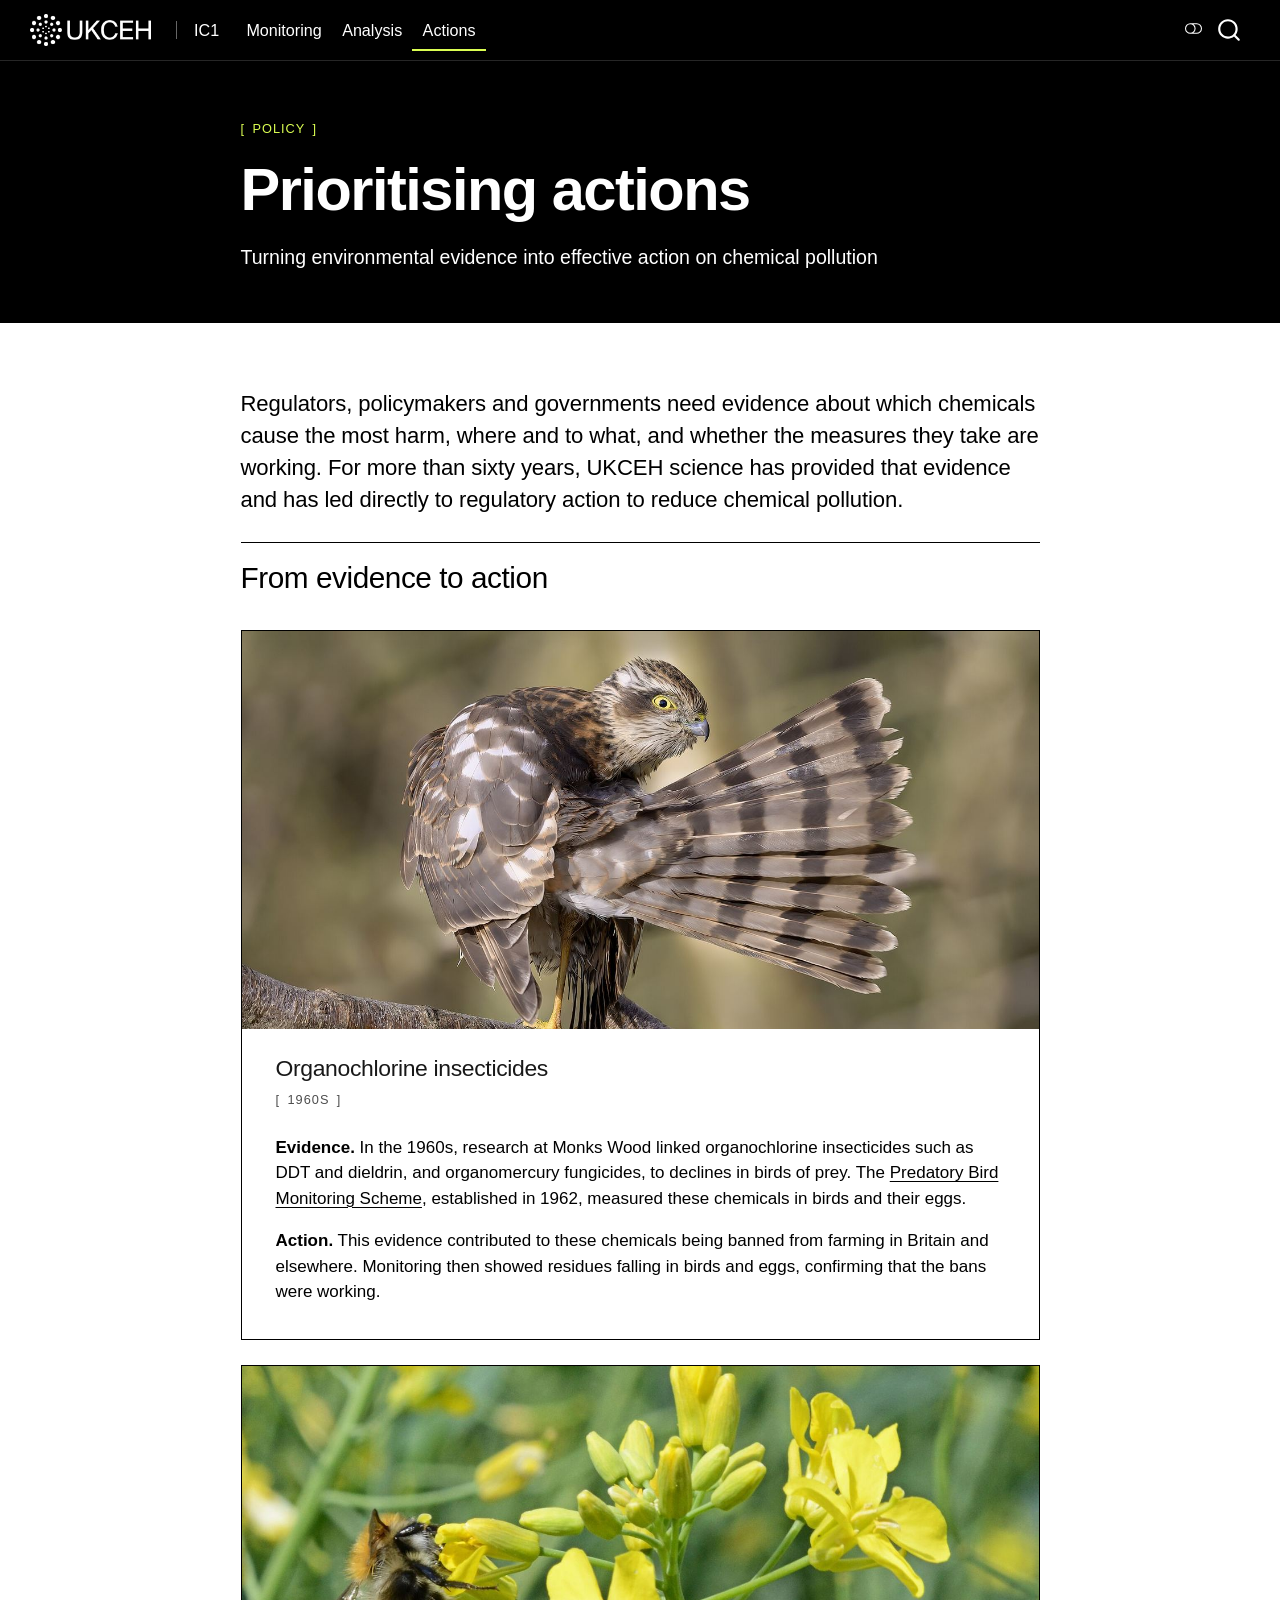
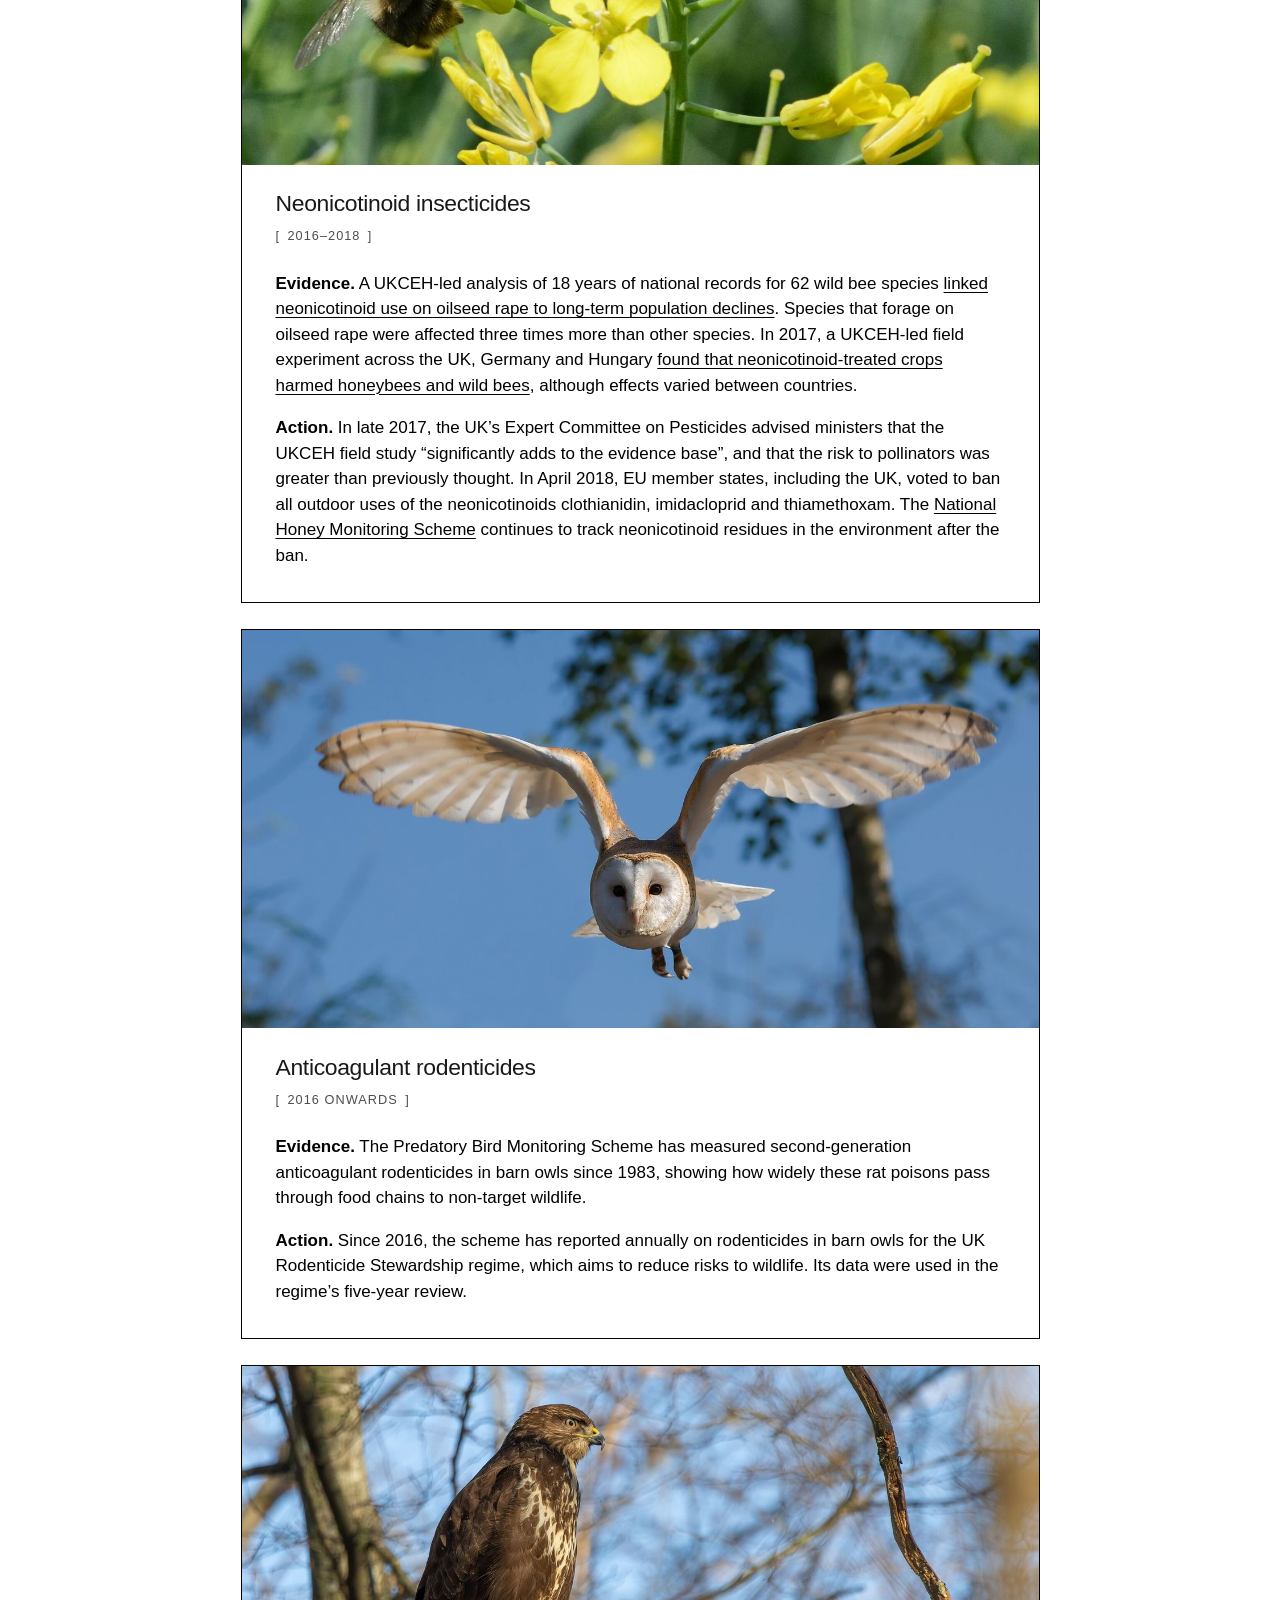
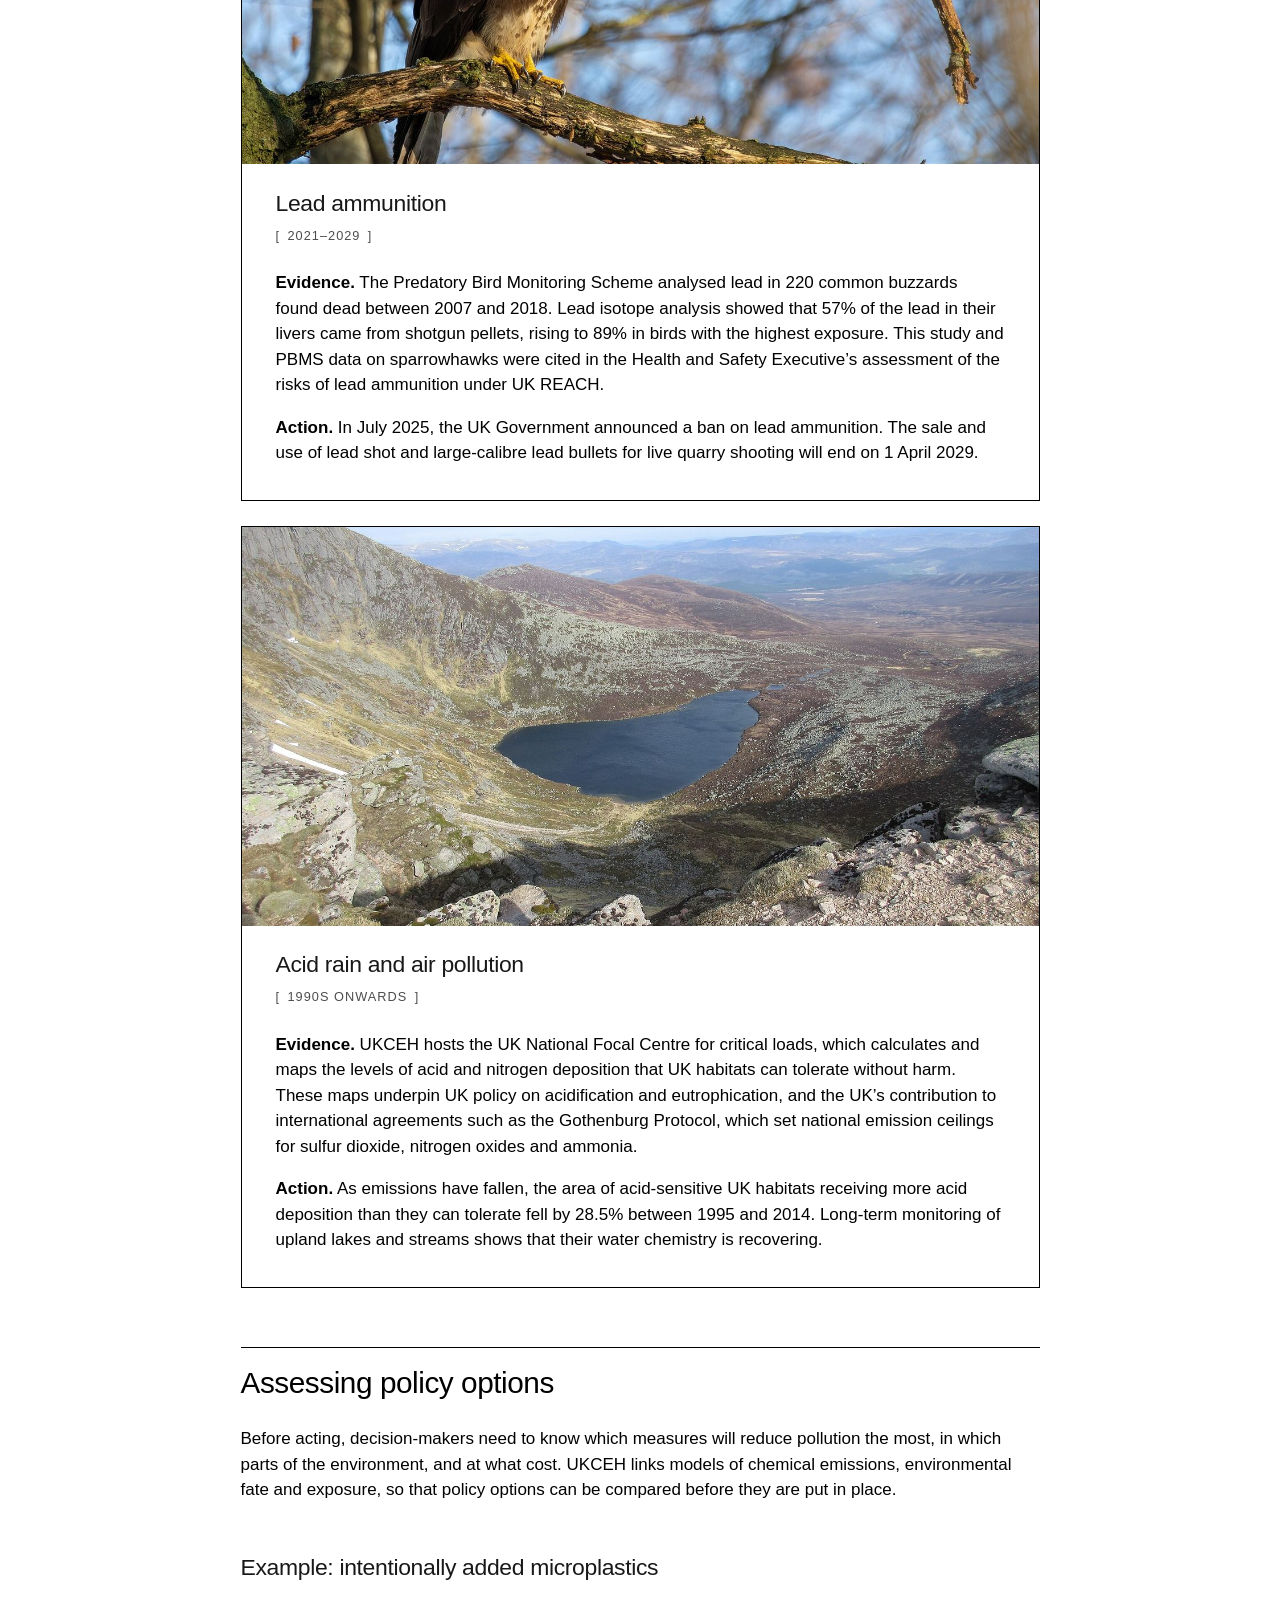
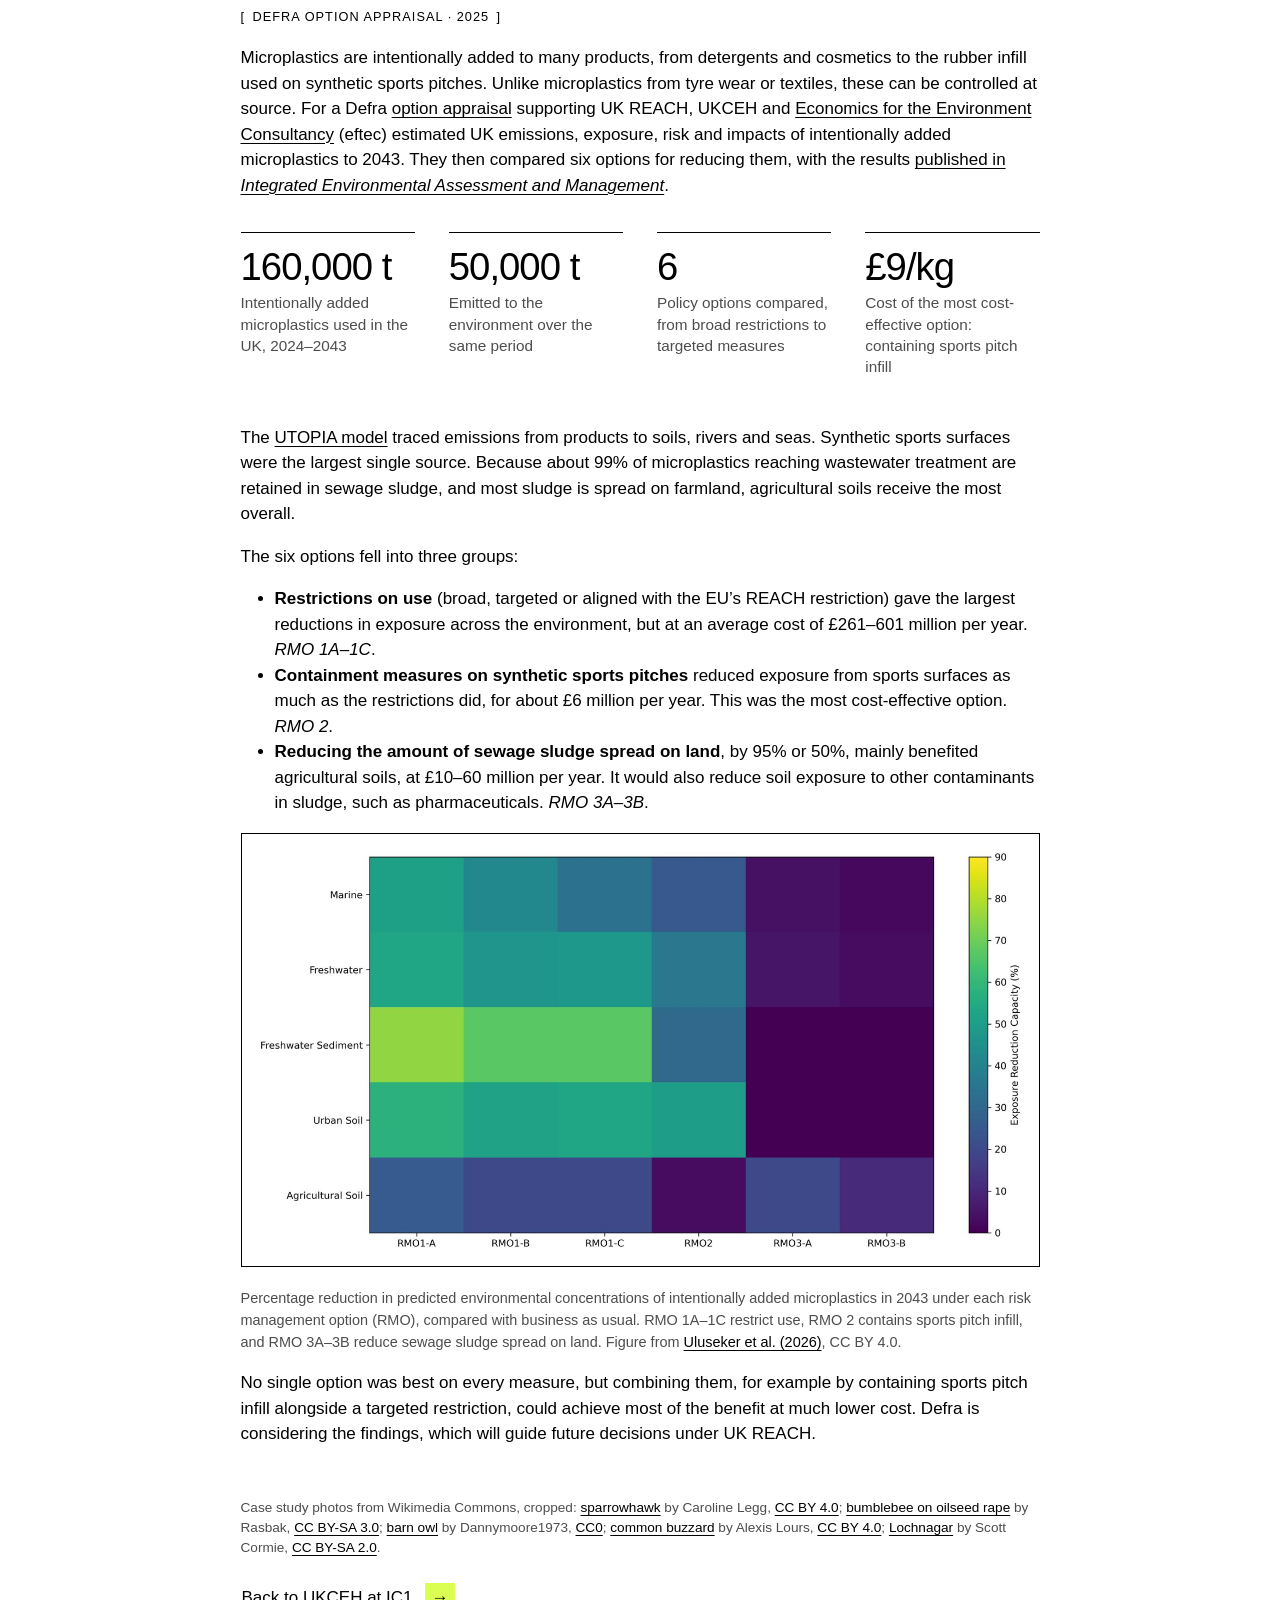
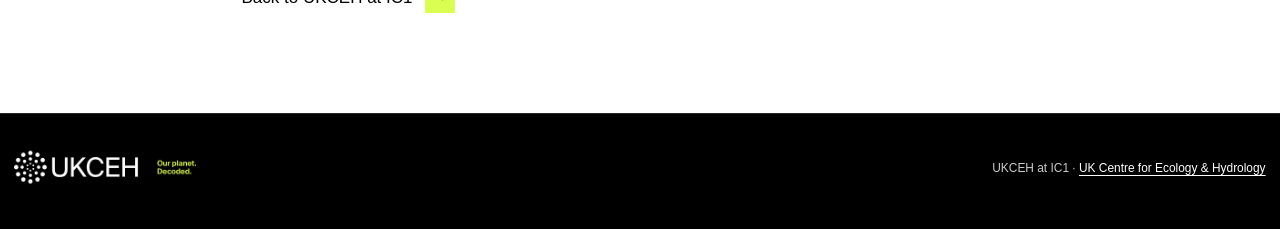
==== actions.html @ ad5f67a4 "Built site for gh-pages" ====
<!DOCTYPE html>
<html xmlns="http://www.w3.org/1999/xhtml" lang="en" xml:lang="en"><head>

<meta charset="utf-8">
<meta name="generator" content="quarto-1.9.38">

<meta name="viewport" content="width=device-width, initial-scale=1.0, user-scalable=yes">

<meta name="description" content="Turning environmental evidence into effective action on chemical pollution">

<title>Prioritising actions – UKCEH at IC1</title>
<style>
/* Default styles provided by pandoc.
** See https://pandoc.org/MANUAL.html#variables-for-html for config info.
*/
code{white-space: pre-wrap;}
span.smallcaps{font-variant: small-caps;}
div.columns{display: flex; gap: min(4vw, 1.5em);}
div.column{flex: auto; overflow-x: auto;}
div.hanging-indent{margin-left: 1.5em; text-indent: -1.5em;}
ul.task-list{list-style: none;}
ul.task-list li input[type="checkbox"] {
  width: 0.8em;
  margin: 0 0.8em 0.2em -1em; /* quarto-specific, see https://github.com/quarto-dev/quarto-cli/issues/4556 */ 
  vertical-align: middle;
}
</style>


<script src="site_libs/quarto-nav/quarto-nav.js"></script>
<script src="site_libs/quarto-nav/headroom.min.js"></script>
<script src="site_libs/clipboard/clipboard.min.js"></script>
<script src="site_libs/quarto-search/autocomplete.umd.js"></script>
<script src="site_libs/quarto-search/fuse.min.js"></script>
<script src="site_libs/quarto-search/quarto-search.js"></script>
<meta name="quarto:offset" content="./">
<link href="./assets/logos/ukceh-avatar.png" rel="icon" type="image/png">
<script src="site_libs/quarto-html/quarto.js" type="module"></script>
<script src="site_libs/quarto-html/tabsets/tabsets.js" type="module"></script>
<script src="site_libs/quarto-html/popper.min.js"></script>
<script src="site_libs/quarto-html/tippy.umd.min.js"></script>
<script src="site_libs/quarto-html/anchor.min.js"></script>
<link href="site_libs/quarto-html/tippy.css" rel="stylesheet">
<link href="site_libs/quarto-html/quarto-syntax-highlighting-15634bcf2e68342d4ad2dfa704d543f6.css" rel="stylesheet" class="quarto-color-scheme" id="quarto-text-highlighting-styles">
<link href="site_libs/quarto-html/quarto-syntax-highlighting-dark-0a6b7249c26820e032cb0bd839ff02b1.css" rel="stylesheet" class="quarto-color-scheme quarto-color-alternate" id="quarto-text-highlighting-styles">
<link href="site_libs/quarto-html/quarto-syntax-highlighting-15634bcf2e68342d4ad2dfa704d543f6.css" rel="stylesheet" class="quarto-color-scheme-extra" id="quarto-text-highlighting-styles">
<script src="site_libs/bootstrap/bootstrap.min.js"></script>
<link href="site_libs/bootstrap/bootstrap-icons.css" rel="stylesheet">
<link href="site_libs/bootstrap/bootstrap-214d7fffb1758d4464a5630da3895aea.min.css" rel="stylesheet" append-hash="true" class="quarto-color-scheme" id="quarto-bootstrap" data-mode="light">
<link href="site_libs/bootstrap/bootstrap-dark-7031fbdae9a83b218d611747796259b4.min.css" rel="stylesheet" append-hash="true" class="quarto-color-scheme quarto-color-alternate" id="quarto-bootstrap" data-mode="dark">
<link href="site_libs/bootstrap/bootstrap-214d7fffb1758d4464a5630da3895aea.min.css" rel="stylesheet" append-hash="true" class="quarto-color-scheme-extra" id="quarto-bootstrap" data-mode="light">
<script src="site_libs/quarto-contrib/glightbox/glightbox.min.js"></script>
<link href="site_libs/quarto-contrib/glightbox/glightbox.min.css" rel="stylesheet">
<link href="site_libs/quarto-contrib/glightbox/lightbox.css" rel="stylesheet">
<script id="quarto-search-options" type="application/json">{
  "location": "navbar",
  "copy-button": false,
  "collapse-after": 3,
  "panel-placement": "end",
  "type": "overlay",
  "limit": 50,
  "keyboard-shortcut": [
    "f",
    "/",
    "s"
  ],
  "show-item-context": false,
  "language": {
    "search-no-results-text": "No results",
    "search-matching-documents-text": "matching documents",
    "search-copy-link-title": "Copy link to search",
    "search-hide-matches-text": "Hide additional matches",
    "search-more-match-text": "more match in this document",
    "search-more-matches-text": "more matches in this document",
    "search-clear-button-title": "Clear",
    "search-text-placeholder": "",
    "search-detached-cancel-button-title": "Cancel",
    "search-submit-button-title": "Submit",
    "search-label": "Search"
  }
}</script>
<style>

      .quarto-title-block .quarto-title-banner h1,
      .quarto-title-block .quarto-title-banner h2,
      .quarto-title-block .quarto-title-banner h3,
      .quarto-title-block .quarto-title-banner h4,
      .quarto-title-block .quarto-title-banner h5,
      .quarto-title-block .quarto-title-banner h6
      {
        color: #FFFFFF;
      }

      .quarto-title-block .quarto-title-banner {
        color: #FFFFFF;
background: #000000;
      }
</style>


<link rel="stylesheet" href="styles.css">
</head>

<body class="nav-fixed fullcontent quarto-light"><script id="quarto-html-before-body" type="application/javascript">
    const toggleBodyColorMode = (bsSheetEl) => {
      const mode = bsSheetEl.getAttribute("data-mode");
      const bodyEl = window.document.querySelector("body");
      if (mode === "dark") {
        bodyEl.classList.add("quarto-dark");
        bodyEl.classList.remove("quarto-light");
      } else {
        bodyEl.classList.add("quarto-light");
        bodyEl.classList.remove("quarto-dark");
      }
    }
    const toggleBodyColorPrimary = () => {
      const bsSheetEl = window.document.querySelector("link#quarto-bootstrap:not([rel=disabled-stylesheet])");
      if (bsSheetEl) {
        toggleBodyColorMode(bsSheetEl);
      }
    }
    const setColorSchemeToggle = (alternate) => {
      const toggles = window.document.querySelectorAll('.quarto-color-scheme-toggle');
      for (let i=0; i < toggles.length; i++) {
        const toggle = toggles[i];
        if (toggle) {
          if (alternate) {
            toggle.classList.add("alternate");
          } else {
            toggle.classList.remove("alternate");
          }
        }
      }
    };
    const toggleColorMode = (alternate) => {
      // Switch the stylesheets
      const primaryStylesheets = window.document.querySelectorAll('link.quarto-color-scheme:not(.quarto-color-alternate)');
      const alternateStylesheets = window.document.querySelectorAll('link.quarto-color-scheme.quarto-color-alternate');
      manageTransitions('#quarto-margin-sidebar .nav-link', false);
      if (alternate) {
        // note: dark is layered on light, we don't disable primary!
        enableStylesheet(alternateStylesheets);
        for (const sheetNode of alternateStylesheets) {
          if (sheetNode.id === "quarto-bootstrap") {
            toggleBodyColorMode(sheetNode);
          }
        }
      } else {
        disableStylesheet(alternateStylesheets);
        enableStylesheet(primaryStylesheets)
        toggleBodyColorPrimary();
      }
      manageTransitions('#quarto-margin-sidebar .nav-link', true);
      // Switch the toggles
      setColorSchemeToggle(alternate)
      // Hack to workaround the fact that safari doesn't
      // properly recolor the scrollbar when toggling (#1455)
      if (navigator.userAgent.indexOf('Safari') > 0 && navigator.userAgent.indexOf('Chrome') == -1) {
        manageTransitions("body", false);
        window.scrollTo(0, 1);
        setTimeout(() => {
          window.scrollTo(0, 0);
          manageTransitions("body", true);
        }, 40);
      }
    }
    const disableStylesheet = (stylesheets) => {
      for (let i=0; i < stylesheets.length; i++) {
        const stylesheet = stylesheets[i];
        stylesheet.rel = 'disabled-stylesheet';
      }
    }
    const enableStylesheet = (stylesheets) => {
      for (let i=0; i < stylesheets.length; i++) {
        const stylesheet = stylesheets[i];
        if(stylesheet.rel !== 'stylesheet') { // for Chrome, which will still FOUC without this check
          stylesheet.rel = 'stylesheet';
        }
      }
    }
    const manageTransitions = (selector, allowTransitions) => {
      const els = window.document.querySelectorAll(selector);
      for (let i=0; i < els.length; i++) {
        const el = els[i];
        if (allowTransitions) {
          el.classList.remove('notransition');
        } else {
          el.classList.add('notransition');
        }
      }
    }
    const isFileUrl = () => {
      return window.location.protocol === 'file:';
    }
    const hasAlternateSentinel = () => {
      let styleSentinel = getColorSchemeSentinel();
      if (styleSentinel !== null) {
        return styleSentinel === "alternate";
      } else {
        return false;
      }
    }
    const setStyleSentinel = (alternate) => {
      const value = alternate ? "alternate" : "default";
      if (!isFileUrl()) {
        window.localStorage.setItem("quarto-color-scheme", value);
      } else {
        localAlternateSentinel = value;
      }
    }
    const getColorSchemeSentinel = () => {
      if (!isFileUrl()) {
        const storageValue = window.localStorage.getItem("quarto-color-scheme");
        return storageValue != null ? storageValue : localAlternateSentinel;
      } else {
        return localAlternateSentinel;
      }
    }
    const toggleGiscusIfUsed = (isAlternate, darkModeDefault) => {
      const baseTheme = document.querySelector('#giscus-base-theme')?.value ?? 'light';
      const alternateTheme = document.querySelector('#giscus-alt-theme')?.value ?? 'dark';
      let newTheme = '';
      if(authorPrefersDark) {
        newTheme = isAlternate ? baseTheme : alternateTheme;
      } else {
        newTheme = isAlternate ? alternateTheme : baseTheme;
      }
      const changeGiscusTheme = () => {
        // From: https://github.com/giscus/giscus/issues/336
        const sendMessage = (message) => {
          const iframe = document.querySelector('iframe.giscus-frame');
          if (!iframe) return;
          iframe.contentWindow.postMessage({ giscus: message }, 'https://giscus.app');
        }
        sendMessage({
          setConfig: {
            theme: newTheme
          }
        });
      }
      const isGiscussLoaded = window.document.querySelector('iframe.giscus-frame') !== null;
      if (isGiscussLoaded) {
        changeGiscusTheme();
      }
    };
    const authorPrefersDark = false;
    const queryPrefersDark = window.matchMedia('(prefers-color-scheme: dark)');
    const darkModeDefault = queryPrefersDark.matches;
      document.querySelector('link#quarto-text-highlighting-styles.quarto-color-scheme-extra').rel = 'disabled-stylesheet';
      document.querySelector('link#quarto-bootstrap.quarto-color-scheme-extra').rel = 'disabled-stylesheet';
    let localAlternateSentinel = darkModeDefault ? 'alternate' : 'default';
    // Dark / light mode switch
    window.quartoToggleColorScheme = () => {
      // Read the current dark / light value
      let toAlternate = !hasAlternateSentinel();
      toggleColorMode(toAlternate);
      setStyleSentinel(toAlternate);
      toggleGiscusIfUsed(toAlternate, darkModeDefault);
      window.dispatchEvent(new Event('resize'));
    };
    queryPrefersDark.addEventListener("change", e => {
      if(window.localStorage.getItem("quarto-color-scheme") !== null)
        return;
      const alternate = e.matches
      toggleColorMode(alternate);
      localAlternateSentinel = e.matches ? 'alternate' : 'default'; // this is used alongside local storage!
      toggleGiscusIfUsed(alternate, darkModeDefault);
    });
    // Switch to dark mode if need be
    if (hasAlternateSentinel()) {
      toggleColorMode(true);
    } else {
      toggleColorMode(false);
    }
  </script>

<div id="quarto-search-results"></div>
  <header id="quarto-header" class="headroom fixed-top quarto-banner">
    <nav class="navbar navbar-expand-lg " data-bs-theme="dark">
      <div class="navbar-container container-fluid">
      <div class="navbar-brand-container mx-auto">
    <a href="./index.html" class="navbar-brand navbar-brand-logo">
    <img src="./assets/logos/ukceh-logo-white.png" alt="UK Centre for Ecology &amp; Hydrology" class="navbar-logo light-content">
    <img src="./assets/logos/ukceh-logo-white.png" alt="UK Centre for Ecology &amp; Hydrology" class="navbar-logo dark-content">
    </a>
    <a class="navbar-brand" href="./index.html">
    <span class="navbar-title">IC1</span>
    </a>
  </div>
            <div id="quarto-search" class="" title="Search"></div>
          <button class="navbar-toggler" type="button" data-bs-toggle="collapse" data-bs-target="#navbarCollapse" aria-controls="navbarCollapse" role="menu" aria-expanded="false" aria-label="Toggle navigation" onclick="if (window.quartoToggleHeadroom) { window.quartoToggleHeadroom(); }">
  <span class="navbar-toggler-icon"></span>
</button>
          <div class="collapse navbar-collapse" id="navbarCollapse">
            <ul class="navbar-nav navbar-nav-scroll me-auto">
  <li class="nav-item">
    <a class="nav-link" href="./monitoring.html"> 
<span class="menu-text">Monitoring</span></a>
  </li>  
  <li class="nav-item">
    <a class="nav-link" href="./analysis.html"> 
<span class="menu-text">Analysis</span></a>
  </li>  
  <li class="nav-item">
    <a class="nav-link active" href="./actions.html" aria-current="page"> 
<span class="menu-text">Actions</span></a>
  </li>  
</ul>
          </div> <!-- /navcollapse -->
            <div class="quarto-navbar-tools">
  <a href="" class="quarto-color-scheme-toggle quarto-navigation-tool  px-1" onclick="window.quartoToggleColorScheme(); return false;" title="Toggle dark mode"><i class="bi"></i></a>
</div>
      </div> <!-- /container-fluid -->
    </nav>
</header>
<!-- content -->
<header id="title-block-header" class="quarto-title-block default page-columns page-full">
  <div class="quarto-title-banner page-columns page-full">
    <div class="quarto-title column-body">
      <h1 class="title">Prioritising actions</h1>
            <p class="subtitle lead">Policy</p>
                  <div>
        <div class="description">
          Turning environmental evidence into effective action on chemical pollution
        </div>
      </div>
                </div>
  </div>
    
  
  <div class="quarto-title-meta">

      
    
      
    </div>
    
  
  </header><div id="quarto-content" class="quarto-container page-columns page-rows-contents page-layout-article page-navbar">
<!-- sidebar -->
<!-- margin-sidebar -->
    
<!-- main -->
<main class="content quarto-banner-title-block" id="quarto-document-content">






<div class="lead">
<p>Regulators, policymakers and governments need evidence about which chemicals cause the most harm, where and to what, and whether the measures they take are working. For more than sixty years, UKCEH science has provided that evidence and has led directly to regulatory action to reduce chemical pollution.</p>
</div>
<section id="from-evidence-to-action" class="level2">
<h2 class="anchored" data-anchor-id="from-evidence-to-action">From evidence to action</h2>
<section id="organochlorine-insecticides" class="level3 case">
<h3 class="case anchored" data-anchor-id="organochlorine-insecticides">Organochlorine insecticides</h3>
<p><img src="assets/images/case-organochlorines.jpg" class="case-photo nolightbox img-fluid" alt="A sparrowhawk perched on a branch, preening its fanned tail"></p>
<p><span class="label">1960s</span></p>
<p><strong>Evidence.</strong> In the 1960s, research at Monks Wood linked organochlorine insecticides such as DDT and dieldrin, and organomercury fungicides, to declines in birds of prey. The <a href="./monitoring.html#predatory-bird-monitoring-scheme">Predatory Bird Monitoring Scheme</a>, established in 1962, measured these chemicals in birds and their eggs.</p>
<p><strong>Action.</strong> This evidence contributed to these chemicals being banned from farming in Britain and elsewhere. Monitoring then showed residues falling in birds and eggs, confirming that the bans were working.</p>
</section>
<section id="neonicotinoid-insecticides" class="level3 case">
<h3 class="case anchored" data-anchor-id="neonicotinoid-insecticides">Neonicotinoid insecticides</h3>
<p><img src="assets/images/case-neonicotinoids.jpg" class="case-photo nolightbox img-fluid" alt="A bumblebee visiting yellow oilseed rape flowers"></p>
<p><span class="label">2016–2018</span></p>
<p><strong>Evidence.</strong> A UKCEH-led analysis of 18 years of national records for 62 wild bee species <a href="https://doi.org/10.1038/ncomms12459">linked neonicotinoid use on oilseed rape to long-term population declines</a>. Species that forage on oilseed rape were affected three times more than other species. In 2017, a UKCEH-led field experiment across the UK, Germany and Hungary <a href="https://doi.org/10.1126/science.aaa1190">found that neonicotinoid-treated crops harmed honeybees and wild bees</a>, although effects varied between countries.</p>
<p><strong>Action.</strong> In late 2017, the UK’s Expert Committee on Pesticides advised ministers that the UKCEH field study “significantly adds to the evidence base”, and that the risk to pollinators was greater than previously thought. In April 2018, EU member states, including the UK, voted to ban all outdoor uses of the neonicotinoids clothianidin, imidacloprid and thiamethoxam. The <a href="./monitoring.html#national-honey-monitoring-scheme">National Honey Monitoring Scheme</a> continues to track neonicotinoid residues in the environment after the ban.</p>
</section>
<section id="anticoagulant-rodenticides" class="level3 case">
<h3 class="case anchored" data-anchor-id="anticoagulant-rodenticides">Anticoagulant rodenticides</h3>
<p><img src="assets/images/case-rodenticides.jpg" class="case-photo nolightbox img-fluid" alt="A barn owl flying towards the camera against a blue sky"></p>
<p><span class="label">2016 onwards</span></p>
<p><strong>Evidence.</strong> The Predatory Bird Monitoring Scheme has measured second-generation anticoagulant rodenticides in barn owls since 1983, showing how widely these rat poisons pass through food chains to non-target wildlife.</p>
<p><strong>Action.</strong> Since 2016, the scheme has reported annually on rodenticides in barn owls for the UK Rodenticide Stewardship regime, which aims to reduce risks to wildlife. Its data were used in the regime’s five-year review.</p>
</section>
<section id="lead-ammunition" class="level3 case">
<h3 class="case anchored" data-anchor-id="lead-ammunition">Lead ammunition</h3>
<p><img src="assets/images/case-lead.jpg" class="case-photo nolightbox img-fluid" alt="A common buzzard perched on a bare branch"></p>
<p><span class="label">2021–2029</span></p>
<p><strong>Evidence.</strong> The Predatory Bird Monitoring Scheme analysed lead in 220 common buzzards found dead between 2007 and 2018. Lead isotope analysis showed that 57% of the lead in their livers came from shotgun pellets, rising to 89% in birds with the highest exposure. This study and PBMS data on sparrowhawks were cited in the Health and Safety Executive’s assessment of the risks of lead ammunition under UK REACH.</p>
<p><strong>Action.</strong> In July 2025, the UK Government announced a ban on lead ammunition. The sale and use of lead shot and large-calibre lead bullets for live quarry shooting will end on 1 April 2029.</p>
</section>
<section id="acid-rain-and-air-pollution" class="level3 case">
<h3 class="case anchored" data-anchor-id="acid-rain-and-air-pollution">Acid rain and air pollution</h3>
<p><img src="assets/images/case-acid-rain.jpg" class="case-photo nolightbox img-fluid" alt="Lochnagar, an upland loch in the Cairngorms, seen from the surrounding rocky slopes"></p>
<p><span class="label">1990s onwards</span></p>
<p><strong>Evidence.</strong> UKCEH hosts the UK National Focal Centre for critical loads, which calculates and maps the levels of acid and nitrogen deposition that UK habitats can tolerate without harm. These maps underpin UK policy on acidification and eutrophication, and the UK’s contribution to international agreements such as the Gothenburg Protocol, which set national emission ceilings for sulfur dioxide, nitrogen oxides and ammonia.</p>
<p><strong>Action.</strong> As emissions have fallen, the area of acid-sensitive UK habitats receiving more acid deposition than they can tolerate fell by 28.5% between 1995 and 2014. Long-term monitoring of upland lakes and streams shows that their water chemistry is recovering.</p>
</section>
</section>
<section id="assessing-policy-options" class="level2">
<h2 class="anchored" data-anchor-id="assessing-policy-options">Assessing policy options</h2>
<p>Before acting, decision-makers need to know which measures will reduce pollution the most, in which parts of the environment, and at what cost. UKCEH links models of chemical emissions, environmental fate and exposure, so that policy options can be compared before they are put in place.</p>
<section id="example-intentionally-added-microplastics" class="level3">
<h3 class="anchored" data-anchor-id="example-intentionally-added-microplastics">Example: intentionally added microplastics</h3>
<p><span class="label">Defra option appraisal · 2025</span></p>
<p>Microplastics are intentionally added to many products, from detergents and cosmetics to the rubber infill used on synthetic sports pitches. Unlike microplastics from tyre wear or textiles, these can be controlled at source. For a Defra <a href="https://sciencesearch.defra.gov.uk/ProjectDetails?ProjectId=21802">option appraisal</a> supporting UK REACH, UKCEH and <a href="https://www.eftec.co.uk/">Economics for the Environment Consultancy</a> (eftec) estimated UK emissions, exposure, risk and impacts of intentionally added microplastics to 2043. They then compared six options for reducing them, with the results <a href="https://doi.org/10.1093/inteam/vjag103">published in <em>Integrated Environmental Assessment and Management</em></a>.</p>
<div class="stat-grid">
<div class="stat">
<p>160,000 t</p>
<p>Intentionally added microplastics used in the UK, 2024–2043</p>
</div>
<div class="stat">
<p>50,000 t</p>
<p>Emitted to the environment over the same period</p>
</div>
<div class="stat">
<p>6</p>
<p>Policy options compared, from broad restrictions to targeted measures</p>
</div>
<div class="stat">
<p>£9/kg</p>
<p>Cost of the most cost-effective option: containing sports pitch infill</p>
</div>
</div>
<p>The <a href="https://github.com/microplastics-cluster/UTOPIA_model">UTOPIA model</a> traced emissions from products to soils, rivers and seas. Synthetic sports surfaces were the largest single source. Because about 99% of microplastics reaching wastewater treatment are retained in sewage sludge, and most sludge is spread on farmland, agricultural soils receive the most overall.</p>
<p>The six options fell into three groups:</p>
<ul>
<li><strong>Restrictions on use</strong> (broad, targeted or aligned with the EU’s REACH restriction) gave the largest reductions in exposure across the environment, but at an average cost of £261–601 million per year. <em>RMO 1A–1C</em>.</li>
<li><strong>Containment measures on synthetic sports pitches</strong> reduced exposure from sports surfaces as much as the restrictions did, for about £6 million per year. This was the most cost-effective option. <em>RMO 2</em>.</li>
<li><strong>Reducing the amount of sewage sludge spread on land</strong>, by 95% or 50%, mainly benefited agricultural soils, at £10–60 million per year. It would also reduce soil exposure to other contaminants in sludge, such as pharmaceuticals. <em>RMO 3A–3B</em>.</li>
</ul>
<div class="quarto-figure quarto-figure-center">
<figure class="figure">
<p><a href="assets/images/microplastics-options.png" class="lightbox" data-gallery="quarto-lightbox-gallery-1" title="Percentage reduction in predicted environmental concentrations of intentionally added microplastics in 2043 under each risk management option (RMO), compared with business as usual. RMO 1A–1C restrict use, RMO 2 contains sports pitch infill, and RMO 3A–3B reduce sewage sludge spread on land. Figure from Uluseker et al.&nbsp;(2026), CC BY 4.0."><img src="assets/images/microplastics-options.png" class="img-fluid figure-img" alt="Heatmap of exposure reduction from 0 to 90 percent for six options across marine, freshwater, freshwater sediment, urban soil and agricultural soil. Use restrictions give the largest reductions, up to about 75 percent in freshwater sediment. Sports pitch containment gives about 50 percent in urban soil. Sludge options mainly reduce agricultural soil exposure, by up to about 20 percent."></a></p>
<figcaption>Percentage reduction in predicted environmental concentrations of intentionally added microplastics in 2043 under each risk management option (RMO), compared with business as usual. RMO 1A–1C restrict use, RMO 2 contains sports pitch infill, and RMO 3A–3B reduce sewage sludge spread on land. Figure from <a href="https://doi.org/10.1093/inteam/vjag103">Uluseker et al.&nbsp;(2026)</a>, CC BY 4.0.</figcaption>
</figure>
</div>
<p>No single option was best on every measure, but combining them, for example by containing sports pitch infill alongside a targeted restriction, could achieve most of the benefit at much lower cost. Defra is considering the findings, which will guide future decisions under UK REACH.</p>
<div class="photo-credits">
<p>Case study photos from Wikimedia Commons, cropped: <a href="https://commons.wikimedia.org/wiki/File:Sparrowhawk_-_Accipiter_nisus_2.jpg">sparrowhawk</a> by Caroline Legg, <a href="https://creativecommons.org/licenses/by/4.0/">CC BY 4.0</a>; <a href="https://commons.wikimedia.org/wiki/File:Brassica_napus_Bombus_pascuorum,_koolzaad_boomhommel_(1).jpg">bumblebee on oilseed rape</a> by Rasbak, <a href="https://creativecommons.org/licenses/by-sa/3.0/">CC BY-SA 3.0</a>; <a href="https://commons.wikimedia.org/wiki/File:Front_view_of_a_barn_owl_-_Tyto_alba_-_in_flight.jpg">barn owl</a> by Dannymoore1973, <a href="https://creativecommons.org/publicdomain/zero/1.0/">CC0</a>; <a href="https://commons.wikimedia.org/wiki/File:Common_buzzard_2024-01-20.jpg">common buzzard</a> by Alexis Lours, <a href="https://creativecommons.org/licenses/by/4.0/">CC BY 4.0</a>; <a href="https://commons.wikimedia.org/wiki/File:Dark_Lochnagar_-_geograph.org.uk_-_8019192.jpg">Lochnagar</a> by Scott Cormie, <a href="https://creativecommons.org/licenses/by-sa/2.0/">CC BY-SA 2.0</a>.</p>
</div>
<p><a href="./index.html" class="cta">Back to UKCEH at IC1</a></p>


</section>
</section>

</main> <!-- /main -->
<script id="quarto-html-after-body" type="application/javascript">
  window.document.addEventListener("DOMContentLoaded", function (event) {
    // Ensure there is a toggle, if there isn't float one in the top right
    if (window.document.querySelector('.quarto-color-scheme-toggle') === null) {
      const a = window.document.createElement('a');
      a.classList.add('top-right');
      a.classList.add('quarto-color-scheme-toggle');
      a.href = "";
      a.onclick = function() { try { window.quartoToggleColorScheme(); } catch {} return false; };
      const i = window.document.createElement("i");
      i.classList.add('bi');
      a.appendChild(i);
      window.document.body.appendChild(a);
    }
    setColorSchemeToggle(hasAlternateSentinel())
    const icon = "";
    const anchorJS = new window.AnchorJS();
    anchorJS.options = {
      placement: 'right',
      icon: icon
    };
    anchorJS.add('.anchored');
    const isCodeAnnotation = (el) => {
      for (const clz of el.classList) {
        if (clz.startsWith('code-annotation-')) {                     
          return true;
        }
      }
      return false;
    }
    const onCopySuccess = function(e) {
      // button target
      const button = e.trigger;
      // don't keep focus
      button.blur();
      // flash "checked"
      button.classList.add('code-copy-button-checked');
      var currentTitle = button.getAttribute("title");
      button.setAttribute("title", "Copied!");
      let tooltip;
      if (window.bootstrap) {
        button.setAttribute("data-bs-toggle", "tooltip");
        button.setAttribute("data-bs-placement", "left");
        button.setAttribute("data-bs-title", "Copied!");
        tooltip = new bootstrap.Tooltip(button, 
          { trigger: "manual", 
            customClass: "code-copy-button-tooltip",
            offset: [0, -8]});
        tooltip.show();    
      }
      setTimeout(function() {
        if (tooltip) {
          tooltip.hide();
          button.removeAttribute("data-bs-title");
          button.removeAttribute("data-bs-toggle");
          button.removeAttribute("data-bs-placement");
        }
        button.setAttribute("title", currentTitle);
        button.classList.remove('code-copy-button-checked');
      }, 1000);
      // clear code selection
      e.clearSelection();
    }
    const getTextToCopy = function(trigger) {
      const outerScaffold = trigger.parentElement.cloneNode(true);
      const codeEl = outerScaffold.querySelector('code');
      for (const childEl of codeEl.children) {
        if (isCodeAnnotation(childEl)) {
          childEl.remove();
        }
      }
      return codeEl.innerText;
    }
    const clipboard = new window.ClipboardJS('.code-copy-button:not([data-in-quarto-modal])', {
      text: getTextToCopy
    });
    clipboard.on('success', onCopySuccess);
    if (window.document.getElementById('quarto-embedded-source-code-modal')) {
      const clipboardModal = new window.ClipboardJS('.code-copy-button[data-in-quarto-modal]', {
        text: getTextToCopy,
        container: window.document.getElementById('quarto-embedded-source-code-modal')
      });
      clipboardModal.on('success', onCopySuccess);
    }
      var localhostRegex = new RegExp(/^(?:http|https):\/\/localhost\:?[0-9]*\//);
      var mailtoRegex = new RegExp(/^mailto:/);
        var filterRegex = new RegExp("https:\/\/samharrison7\.github\.io\/ic1-site\/");
      var isInternal = (href) => {
          return filterRegex.test(href) || localhostRegex.test(href) || mailtoRegex.test(href);
      }
      // Inspect non-navigation links and adorn them if external
     var links = window.document.querySelectorAll('a[href]:not(.nav-link):not(.navbar-brand):not(.toc-action):not(.sidebar-link):not(.sidebar-item-toggle):not(.pagination-link):not(.no-external):not([aria-hidden]):not(.dropdown-item):not(.quarto-navigation-tool):not(.about-link)');
      for (var i=0; i<links.length; i++) {
        const link = links[i];
        if (!isInternal(link.href)) {
          // undo the damage that might have been done by quarto-nav.js in the case of
          // links that we want to consider external
          if (link.dataset.originalHref !== undefined) {
            link.href = link.dataset.originalHref;
          }
            // target, if specified
            link.setAttribute("target", "_blank");
            if (link.getAttribute("rel") === null) {
              link.setAttribute("rel", "noopener");
            }
        }
      }
    function tippyHover(el, contentFn, onTriggerFn, onUntriggerFn) {
      const config = {
        allowHTML: true,
        maxWidth: 500,
        delay: 100,
        arrow: false,
        appendTo: function(el) {
            return el.parentElement;
        },
        interactive: true,
        interactiveBorder: 10,
        theme: 'quarto',
        placement: 'bottom-start',
      };
      if (contentFn) {
        config.content = contentFn;
      }
      if (onTriggerFn) {
        config.onTrigger = onTriggerFn;
      }
      if (onUntriggerFn) {
        config.onUntrigger = onUntriggerFn;
      }
      window.tippy(el, config); 
    }
    const noterefs = window.document.querySelectorAll('a[role="doc-noteref"]');
    for (var i=0; i<noterefs.length; i++) {
      const ref = noterefs[i];
      tippyHover(ref, function() {
        // use id or data attribute instead here
        let href = ref.getAttribute('data-footnote-href') || ref.getAttribute('href');
        try { href = new URL(href).hash; } catch {}
        const id = href.replace(/^#\/?/, "");
        const note = window.document.getElementById(id);
        if (note) {
          return note.innerHTML;
        } else {
          return "";
        }
      });
    }
    const xrefs = window.document.querySelectorAll('a.quarto-xref');
    const processXRef = (id, note) => {
      // Strip column container classes
      const stripColumnClz = (el) => {
        el.classList.remove("page-full", "page-columns");
        if (el.children) {
          for (const child of el.children) {
            stripColumnClz(child);
          }
        }
      }
      stripColumnClz(note)
      if (id === null || id.startsWith('sec-')) {
        // Special case sections, only their first couple elements
        const container = document.createElement("div");
        if (note.children && note.children.length > 2) {
          container.appendChild(note.children[0].cloneNode(true));
          for (let i = 1; i < note.children.length; i++) {
            const child = note.children[i];
            if (child.tagName === "P" && child.innerText === "") {
              continue;
            } else {
              container.appendChild(child.cloneNode(true));
              break;
            }
          }
          if (window.Quarto?.typesetMath) {
            window.Quarto.typesetMath(container);
          }
          return container.innerHTML
        } else {
          if (window.Quarto?.typesetMath) {
            window.Quarto.typesetMath(note);
          }
          return note.innerHTML;
        }
      } else {
        // Remove any anchor links if they are present
        const anchorLink = note.querySelector('a.anchorjs-link');
        if (anchorLink) {
          anchorLink.remove();
        }
        if (window.Quarto?.typesetMath) {
          window.Quarto.typesetMath(note);
        }
        if (note.classList.contains("callout")) {
          return note.outerHTML;
        } else {
          return note.innerHTML;
        }
      }
    }
    for (var i=0; i<xrefs.length; i++) {
      const xref = xrefs[i];
      tippyHover(xref, undefined, function(instance) {
        instance.disable();
        let url = xref.getAttribute('href');
        let hash = undefined; 
        if (url.startsWith('#')) {
          hash = url;
        } else {
          try { hash = new URL(url).hash; } catch {}
        }
        if (hash) {
          const id = hash.replace(/^#\/?/, "");
          const note = window.document.getElementById(id);
          if (note !== null) {
            try {
              const html = processXRef(id, note.cloneNode(true));
              instance.setContent(html);
            } finally {
              instance.enable();
              instance.show();
            }
          } else {
            // See if we can fetch this
            fetch(url.split('#')[0])
            .then(res => res.text())
            .then(html => {
              const parser = new DOMParser();
              const htmlDoc = parser.parseFromString(html, "text/html");
              const note = htmlDoc.getElementById(id);
              if (note !== null) {
                const html = processXRef(id, note);
                instance.setContent(html);
              } 
            }).finally(() => {
              instance.enable();
              instance.show();
            });
          }
        } else {
          // See if we can fetch a full url (with no hash to target)
          // This is a special case and we should probably do some content thinning / targeting
          fetch(url)
          .then(res => res.text())
          .then(html => {
            const parser = new DOMParser();
            const htmlDoc = parser.parseFromString(html, "text/html");
            const note = htmlDoc.querySelector('main.content');
            if (note !== null) {
              // This should only happen for chapter cross references
              // (since there is no id in the URL)
              // remove the first header
              if (note.children.length > 0 && note.children[0].tagName === "HEADER") {
                note.children[0].remove();
              }
              const html = processXRef(null, note);
              instance.setContent(html);
            } 
          }).finally(() => {
            instance.enable();
            instance.show();
          });
        }
      }, function(instance) {
      });
    }
        let selectedAnnoteEl;
        const selectorForAnnotation = ( cell, annotation) => {
          let cellAttr = 'data-code-cell="' + cell + '"';
          let lineAttr = 'data-code-annotation="' +  annotation + '"';
          const selector = 'span[' + cellAttr + '][' + lineAttr + ']';
          return selector;
        }
        const selectCodeLines = (annoteEl) => {
          const doc = window.document;
          const targetCell = annoteEl.getAttribute("data-target-cell");
          const targetAnnotation = annoteEl.getAttribute("data-target-annotation");
          const annoteSpan = window.document.querySelector(selectorForAnnotation(targetCell, targetAnnotation));
          const lines = annoteSpan.getAttribute("data-code-lines").split(",");
          const lineIds = lines.map((line) => {
            return targetCell + "-" + line;
          })
          let top = null;
          let height = null;
          let parent = null;
          if (lineIds.length > 0) {
              //compute the position of the single el (top and bottom and make a div)
              const el = window.document.getElementById(lineIds[0]);
              top = el.offsetTop;
              height = el.offsetHeight;
              parent = el.parentElement.parentElement;
            if (lineIds.length > 1) {
              const lastEl = window.document.getElementById(lineIds[lineIds.length - 1]);
              const bottom = lastEl.offsetTop + lastEl.offsetHeight;
              height = bottom - top;
            }
            if (top !== null && height !== null && parent !== null) {
              // cook up a div (if necessary) and position it 
              let div = window.document.getElementById("code-annotation-line-highlight");
              if (div === null) {
                div = window.document.createElement("div");
                div.setAttribute("id", "code-annotation-line-highlight");
                div.style.position = 'absolute';
                parent.appendChild(div);
              }
              div.style.top = top - 2 + "px";
              div.style.height = height + 4 + "px";
              div.style.left = 0;
              let gutterDiv = window.document.getElementById("code-annotation-line-highlight-gutter");
              if (gutterDiv === null) {
                gutterDiv = window.document.createElement("div");
                gutterDiv.setAttribute("id", "code-annotation-line-highlight-gutter");
                gutterDiv.style.position = 'absolute';
                const codeCell = window.document.getElementById(targetCell);
                const gutter = codeCell.querySelector('.code-annotation-gutter');
                gutter.appendChild(gutterDiv);
              }
              gutterDiv.style.top = top - 2 + "px";
              gutterDiv.style.height = height + 4 + "px";
            }
            selectedAnnoteEl = annoteEl;
          }
        };
        const unselectCodeLines = () => {
          const elementsIds = ["code-annotation-line-highlight", "code-annotation-line-highlight-gutter"];
          elementsIds.forEach((elId) => {
            const div = window.document.getElementById(elId);
            if (div) {
              div.remove();
            }
          });
          selectedAnnoteEl = undefined;
        };
          // Handle positioning of the toggle
      window.addEventListener(
        "resize",
        throttle(() => {
          elRect = undefined;
          if (selectedAnnoteEl) {
            selectCodeLines(selectedAnnoteEl);
          }
        }, 10)
      );
      function throttle(fn, ms) {
      let throttle = false;
      let timer;
        return (...args) => {
          if(!throttle) { // first call gets through
              fn.apply(this, args);
              throttle = true;
          } else { // all the others get throttled
              if(timer) clearTimeout(timer); // cancel #2
              timer = setTimeout(() => {
                fn.apply(this, args);
                timer = throttle = false;
              }, ms);
          }
        };
      }
        // Attach click handler to the DT
        const annoteDls = window.document.querySelectorAll('dt[data-target-cell]');
        for (const annoteDlNode of annoteDls) {
          annoteDlNode.addEventListener('click', (event) => {
            const clickedEl = event.target;
            if (clickedEl !== selectedAnnoteEl) {
              unselectCodeLines();
              const activeEl = window.document.querySelector('dt[data-target-cell].code-annotation-active');
              if (activeEl) {
                activeEl.classList.remove('code-annotation-active');
              }
              selectCodeLines(clickedEl);
              clickedEl.classList.add('code-annotation-active');
            } else {
              // Unselect the line
              unselectCodeLines();
              clickedEl.classList.remove('code-annotation-active');
            }
          });
        }
    const findCites = (el) => {
      const parentEl = el.parentElement;
      if (parentEl) {
        const cites = parentEl.dataset.cites;
        if (cites) {
          return {
            el,
            cites: cites.split(' ')
          };
        } else {
          return findCites(el.parentElement)
        }
      } else {
        return undefined;
      }
    };
    var bibliorefs = window.document.querySelectorAll('a[role="doc-biblioref"]');
    for (var i=0; i<bibliorefs.length; i++) {
      const ref = bibliorefs[i];
      const citeInfo = findCites(ref);
      if (citeInfo) {
        tippyHover(citeInfo.el, function() {
          var popup = window.document.createElement('div');
          citeInfo.cites.forEach(function(cite) {
            var citeDiv = window.document.createElement('div');
            citeDiv.classList.add('hanging-indent');
            citeDiv.classList.add('csl-entry');
            var biblioDiv = window.document.getElementById('ref-' + cite);
            if (biblioDiv) {
              citeDiv.innerHTML = biblioDiv.innerHTML;
            }
            popup.appendChild(citeDiv);
          });
          return popup.innerHTML;
        });
      }
    }
  });
  </script>
</div> <!-- /content -->
<footer class="footer">
  <div class="nav-footer">
    <div class="nav-footer-left">
<p><a href="https://www.ceh.ac.uk/"><img src="./assets/logos/ukceh-logo-tagline-white.png" class="footer-logo" alt="UK Centre for Ecology &amp; Hydrology. Our planet. Decoded."></a></p>
</div>   
    <div class="nav-footer-center">
      &nbsp;
    </div>
    <div class="nav-footer-right">
<p>UKCEH at IC1 · <a href="https://www.ceh.ac.uk/">UK Centre for Ecology &amp; Hydrology</a></p>
</div>
  </div>
</footer>
<script>var lightboxQuarto = GLightbox({"closeEffect":"zoom","descPosition":"bottom","loop":false,"openEffect":"zoom","selector":".lightbox"});
(function() {
  let previousOnload = window.onload;
  window.onload = () => {
    if (previousOnload) {
      previousOnload();
    }
    lightboxQuarto.on('slide_before_load', (data) => {
      const { slideIndex, slideNode, slideConfig, player, trigger } = data;
      const href = trigger.getAttribute('href');
      if (href !== null) {
        const imgEl = window.document.querySelector(`a[href="${href}"] img`);
        if (imgEl !== null) {
          const srcAttr = imgEl.getAttribute("src");
          if (srcAttr && srcAttr.startsWith("data:")) {
            slideConfig.href = srcAttr;
          }
        }
      } 
    });
  
    lightboxQuarto.on('slide_after_load', (data) => {
      const { slideIndex, slideNode, slideConfig, player, trigger } = data;
      if (window.Quarto?.typesetMath) {
        window.Quarto.typesetMath(slideNode);
      }
    });
  
  };
  
})();
          </script>




</body></html>
---- site_libs/quarto-html/tippy.css ----
.tippy-box[data-animation=fade][data-state=hidden]{opacity:0}[data-tippy-root]{max-width:calc(100vw - 10px)}.tippy-box{position:relative;background-color:#333;color:#fff;border-radius:4px;font-size:14px;line-height:1.4;white-space:normal;outline:0;transition-property:transform,visibility,opacity}.tippy-box[data-placement^=top]>.tippy-arrow{bottom:0}.tippy-box[data-placement^=top]>.tippy-arrow:before{bottom:-7px;left:0;border-width:8px 8px 0;border-top-color:initial;transform-origin:center top}.tippy-box[data-placement^=bottom]>.tippy-arrow{top:0}.tippy-box[data-placement^=bottom]>.tippy-arrow:before{top:-7px;left:0;border-width:0 8px 8px;border-bottom-color:initial;transform-origin:center bottom}.tippy-box[data-placement^=left]>.tippy-arrow{right:0}.tippy-box[data-placement^=left]>.tippy-arrow:before{border-width:8px 0 8px 8px;border-left-color:initial;right:-7px;transform-origin:center left}.tippy-box[data-placement^=right]>.tippy-arrow{left:0}.tippy-box[data-placement^=right]>.tippy-arrow:before{left:-7px;border-width:8px 8px 8px 0;border-right-color:initial;transform-origin:center right}.tippy-box[data-inertia][data-state=visible]{transition-timing-function:cubic-bezier(.54,1.5,.38,1.11)}.tippy-arrow{width:16px;height:16px;color:#333}.tippy-arrow:before{content:"";position:absolute;border-color:transparent;border-style:solid}.tippy-content{position:relative;padding:5px 9px;z-index:1}
---- site_libs/quarto-html/quarto-syntax-highlighting-15634bcf2e68342d4ad2dfa704d543f6.css ----
/* quarto syntax highlight colors */
:root {
  --quarto-hl-ot-color: #003B4F;
  --quarto-hl-at-color: #657422;
  --quarto-hl-ss-color: #20794D;
  --quarto-hl-an-color: #5E5E5E;
  --quarto-hl-fu-color: #4758AB;
  --quarto-hl-st-color: #20794D;
  --quarto-hl-cf-color: #003B4F;
  --quarto-hl-op-color: #5E5E5E;
  --quarto-hl-er-color: #AD0000;
  --quarto-hl-bn-color: #AD0000;
  --quarto-hl-al-color: #AD0000;
  --quarto-hl-va-color: #111111;
  --quarto-hl-bu-color: inherit;
  --quarto-hl-ex-color: inherit;
  --quarto-hl-pp-color: #AD0000;
  --quarto-hl-in-color: #5E5E5E;
  --quarto-hl-vs-color: #20794D;
  --quarto-hl-wa-color: #5E5E5E;
  --quarto-hl-do-color: #5E5E5E;
  --quarto-hl-im-color: #00769E;
  --quarto-hl-ch-color: #20794D;
  --quarto-hl-dt-color: #AD0000;
  --quarto-hl-fl-color: #AD0000;
  --quarto-hl-co-color: #5E5E5E;
  --quarto-hl-cv-color: #5E5E5E;
  --quarto-hl-cn-color: #8f5902;
  --quarto-hl-sc-color: #5E5E5E;
  --quarto-hl-dv-color: #AD0000;
  --quarto-hl-kw-color: #003B4F;
}

/* other quarto variables */
:root {
  --quarto-font-monospace: SFMono-Regular, Menlo, Monaco, Consolas, "Liberation Mono", "Courier New", monospace;
}

/* syntax highlight based on Pandoc's rules */
pre > code.sourceCode > span {
  color: #003B4F;
}

code.sourceCode > span {
  color: #003B4F;
}

div.sourceCode,
div.sourceCode pre.sourceCode {
  color: #003B4F;
}

/* Normal */
code span {
  color: #003B4F;
}

/* Alert */
code span.al {
  color: #AD0000;
  font-style: inherit;
}

/* Annotation */
code span.an {
  color: #5E5E5E;
  font-style: inherit;
}

/* Attribute */
code span.at {
  color: #657422;
  font-style: inherit;
}

/* BaseN */
code span.bn {
  color: #AD0000;
  font-style: inherit;
}

/* BuiltIn */
code span.bu {
  font-style: inherit;
}

/* ControlFlow */
code span.cf {
  color: #003B4F;
  font-weight: bold;
  font-style: inherit;
}

/* Char */
code span.ch {
  color: #20794D;
  font-style: inherit;
}

/* Constant */
code span.cn {
  color: #8f5902;
  font-style: inherit;
}

/* Comment */
code span.co {
  color: #5E5E5E;
  font-style: inherit;
}

/* CommentVar */
code span.cv {
  color: #5E5E5E;
  font-style: italic;
}

/* Documentation */
code span.do {
  color: #5E5E5E;
  font-style: italic;
}

/* DataType */
code span.dt {
  color: #AD0000;
  font-style: inherit;
}

/* DecVal */
code span.dv {
  color: #AD0000;
  font-style: inherit;
}

/* Error */
code span.er {
  color: #AD0000;
  font-style: inherit;
}

/* Extension */
code span.ex {
  font-style: inherit;
}

/* Float */
code span.fl {
  color: #AD0000;
  font-style: inherit;
}

/* Function */
code span.fu {
  color: #4758AB;
  font-style: inherit;
}

/* Import */
code span.im {
  color: #00769E;
  font-style: inherit;
}

/* Information */
code span.in {
  color: #5E5E5E;
  font-style: inherit;
}

/* Keyword */
code span.kw {
  color: #003B4F;
  font-weight: bold;
  font-style: inherit;
}

/* Operator */
code span.op {
  color: #5E5E5E;
  font-style: inherit;
}

/* Other */
code span.ot {
  color: #003B4F;
  font-style: inherit;
}

/* Preprocessor */
code span.pp {
  color: #AD0000;
  font-style: inherit;
}

/* SpecialChar */
code span.sc {
  color: #5E5E5E;
  font-style: inherit;
}

/* SpecialString */
code span.ss {
  color: #20794D;
  font-style: inherit;
}

/* String */
code span.st {
  color: #20794D;
  font-style: inherit;
}

/* Variable */
code span.va {
  color: #111111;
  font-style: inherit;
}

/* VerbatimString */
code span.vs {
  color: #20794D;
  font-style: inherit;
}

/* Warning */
code span.wa {
  color: #5E5E5E;
  font-style: italic;
}

.prevent-inlining {
  content: "</";
}

/*# sourceMappingURL=f23921c56f73e400b49028c9186a1aa0.css.map */
---- site_libs/quarto-html/quarto-syntax-highlighting-dark-0a6b7249c26820e032cb0bd839ff02b1.css ----
/* quarto syntax highlight colors */
:root {
  --quarto-hl-al-color: #f07178;
  --quarto-hl-an-color: #d4d0ab;
  --quarto-hl-at-color: #00e0e0;
  --quarto-hl-bn-color: #d4d0ab;
  --quarto-hl-bu-color: #abe338;
  --quarto-hl-ch-color: #abe338;
  --quarto-hl-co-color: #f8f8f2;
  --quarto-hl-cv-color: #ffd700;
  --quarto-hl-cn-color: #ffd700;
  --quarto-hl-cf-color: #ffa07a;
  --quarto-hl-dt-color: #ffa07a;
  --quarto-hl-dv-color: #d4d0ab;
  --quarto-hl-do-color: #f8f8f2;
  --quarto-hl-er-color: #f07178;
  --quarto-hl-ex-color: #00e0e0;
  --quarto-hl-fl-color: #d4d0ab;
  --quarto-hl-fu-color: #ffa07a;
  --quarto-hl-im-color: #abe338;
  --quarto-hl-in-color: #d4d0ab;
  --quarto-hl-kw-color: #ffa07a;
  --quarto-hl-op-color: #ffa07a;
  --quarto-hl-ot-color: #00e0e0;
  --quarto-hl-pp-color: #dcc6e0;
  --quarto-hl-re-color: #00e0e0;
  --quarto-hl-sc-color: #abe338;
  --quarto-hl-ss-color: #abe338;
  --quarto-hl-st-color: #abe338;
  --quarto-hl-va-color: #00e0e0;
  --quarto-hl-vs-color: #abe338;
  --quarto-hl-wa-color: #dcc6e0;
}

/* other quarto variables */
:root {
  --quarto-font-monospace: SFMono-Regular, Menlo, Monaco, Consolas, "Liberation Mono", "Courier New", monospace;
}

/* syntax highlight based on Pandoc's rules */
pre > code.sourceCode > span {
  color: #f8f8f2;
}

code.sourceCode > span {
  color: #f8f8f2;
}

div.sourceCode,
div.sourceCode pre.sourceCode {
  color: #f8f8f2;
}

/* Normal */
code span {
  color: #f8f8f2;
}

/* Alert */
code span.al {
  color: #f07178;
}

/* Annotation */
code span.an {
  color: #d4d0ab;
}

/* Attribute */
code span.at {
  color: #00e0e0;
}

/* BaseN */
code span.bn {
  color: #d4d0ab;
}

/* BuiltIn */
code span.bu {
  color: #abe338;
}

/* ControlFlow */
code span.cf {
  font-weight: bold;
  color: #ffa07a;
}

/* Char */
code span.ch {
  color: #abe338;
}

/* Constant */
code span.cn {
  color: #ffd700;
}

/* Comment */
code span.co {
  font-style: italic;
  color: #f8f8f2;
}

/* CommentVar */
code span.cv {
  color: #ffd700;
}

/* Documentation */
code span.do {
  color: #f8f8f2;
}

/* DataType */
code span.dt {
  color: #ffa07a;
}

/* DecVal */
code span.dv {
  color: #d4d0ab;
}

/* Error */
code span.er {
  color: #f07178;
  text-decoration: underline;
}

/* Extension */
code span.ex {
  font-weight: bold;
  color: #00e0e0;
}

/* Float */
code span.fl {
  color: #d4d0ab;
}

/* Function */
code span.fu {
  color: #ffa07a;
}

/* Import */
code span.im {
  color: #abe338;
}

/* Information */
code span.in {
  color: #d4d0ab;
}

/* Keyword */
code span.kw {
  font-weight: bold;
  color: #ffa07a;
}

/* Operator */
code span.op {
  color: #ffa07a;
}

/* Other */
code span.ot {
  color: #00e0e0;
}

/* Preprocessor */
code span.pp {
  color: #dcc6e0;
}

/* RegionMarker */
code span.re {
  background-color: #f8f8f2;
  color: #00e0e0;
}

/* SpecialChar */
code span.sc {
  color: #abe338;
}

/* SpecialString */
code span.ss {
  color: #abe338;
}

/* String */
code span.st {
  color: #abe338;
}

/* Variable */
code span.va {
  color: #00e0e0;
}

/* VerbatimString */
code span.vs {
  color: #abe338;
}

/* Warning */
code span.wa {
  color: #dcc6e0;
}

.prevent-inlining {
  content: "</";
}

/*# sourceMappingURL=175367c052bafc98bd680af3479823f0.css.map */
---- site_libs/quarto-html/quarto-syntax-highlighting-15634bcf2e68342d4ad2dfa704d543f6.css ----
/* quarto syntax highlight colors */
:root {
  --quarto-hl-ot-color: #003B4F;
  --quarto-hl-at-color: #657422;
  --quarto-hl-ss-color: #20794D;
  --quarto-hl-an-color: #5E5E5E;
  --quarto-hl-fu-color: #4758AB;
  --quarto-hl-st-color: #20794D;
  --quarto-hl-cf-color: #003B4F;
  --quarto-hl-op-color: #5E5E5E;
  --quarto-hl-er-color: #AD0000;
  --quarto-hl-bn-color: #AD0000;
  --quarto-hl-al-color: #AD0000;
  --quarto-hl-va-color: #111111;
  --quarto-hl-bu-color: inherit;
  --quarto-hl-ex-color: inherit;
  --quarto-hl-pp-color: #AD0000;
  --quarto-hl-in-color: #5E5E5E;
  --quarto-hl-vs-color: #20794D;
  --quarto-hl-wa-color: #5E5E5E;
  --quarto-hl-do-color: #5E5E5E;
  --quarto-hl-im-color: #00769E;
  --quarto-hl-ch-color: #20794D;
  --quarto-hl-dt-color: #AD0000;
  --quarto-hl-fl-color: #AD0000;
  --quarto-hl-co-color: #5E5E5E;
  --quarto-hl-cv-color: #5E5E5E;
  --quarto-hl-cn-color: #8f5902;
  --quarto-hl-sc-color: #5E5E5E;
  --quarto-hl-dv-color: #AD0000;
  --quarto-hl-kw-color: #003B4F;
}

/* other quarto variables */
:root {
  --quarto-font-monospace: SFMono-Regular, Menlo, Monaco, Consolas, "Liberation Mono", "Courier New", monospace;
}

/* syntax highlight based on Pandoc's rules */
pre > code.sourceCode > span {
  color: #003B4F;
}

code.sourceCode > span {
  color: #003B4F;
}

div.sourceCode,
div.sourceCode pre.sourceCode {
  color: #003B4F;
}

/* Normal */
code span {
  color: #003B4F;
}

/* Alert */
code span.al {
  color: #AD0000;
  font-style: inherit;
}

/* Annotation */
code span.an {
  color: #5E5E5E;
  font-style: inherit;
}

/* Attribute */
code span.at {
  color: #657422;
  font-style: inherit;
}

/* BaseN */
code span.bn {
  color: #AD0000;
  font-style: inherit;
}

/* BuiltIn */
code span.bu {
  font-style: inherit;
}

/* ControlFlow */
code span.cf {
  color: #003B4F;
  font-weight: bold;
  font-style: inherit;
}

/* Char */
code span.ch {
  color: #20794D;
  font-style: inherit;
}

/* Constant */
code span.cn {
  color: #8f5902;
  font-style: inherit;
}

/* Comment */
code span.co {
  color: #5E5E5E;
  font-style: inherit;
}

/* CommentVar */
code span.cv {
  color: #5E5E5E;
  font-style: italic;
}

/* Documentation */
code span.do {
  color: #5E5E5E;
  font-style: italic;
}

/* DataType */
code span.dt {
  color: #AD0000;
  font-style: inherit;
}

/* DecVal */
code span.dv {
  color: #AD0000;
  font-style: inherit;
}

/* Error */
code span.er {
  color: #AD0000;
  font-style: inherit;
}

/* Extension */
code span.ex {
  font-style: inherit;
}

/* Float */
code span.fl {
  color: #AD0000;
  font-style: inherit;
}

/* Function */
code span.fu {
  color: #4758AB;
  font-style: inherit;
}

/* Import */
code span.im {
  color: #00769E;
  font-style: inherit;
}

/* Information */
code span.in {
  color: #5E5E5E;
  font-style: inherit;
}

/* Keyword */
code span.kw {
  color: #003B4F;
  font-weight: bold;
  font-style: inherit;
}

/* Operator */
code span.op {
  color: #5E5E5E;
  font-style: inherit;
}

/* Other */
code span.ot {
  color: #003B4F;
  font-style: inherit;
}

/* Preprocessor */
code span.pp {
  color: #AD0000;
  font-style: inherit;
}

/* SpecialChar */
code span.sc {
  color: #5E5E5E;
  font-style: inherit;
}

/* SpecialString */
code span.ss {
  color: #20794D;
  font-style: inherit;
}

/* String */
code span.st {
  color: #20794D;
  font-style: inherit;
}

/* Variable */
code span.va {
  color: #111111;
  font-style: inherit;
}

/* VerbatimString */
code span.vs {
  color: #20794D;
  font-style: inherit;
}

/* Warning */
code span.wa {
  color: #5E5E5E;
  font-style: italic;
}

.prevent-inlining {
  content: "</";
}

/*# sourceMappingURL=f23921c56f73e400b49028c9186a1aa0.css.map */
---- styles.css ----
/* UKCEH brand styling (UKCEH Brand Guidelines 2.0).
   Colours are defined in _brand.yml; component tokens live here. */

:root {
  --ukceh-black: #000000;
  --ukceh-white: #ffffff;
  --ukceh-data: #dbfe52;
  --ukceh-fg: var(--ukceh-black);
  --ukceh-rule: var(--ukceh-black);
  --ukceh-muted: #4d4d4d;
  --ukceh-panel: #f5f9f7; /* air 25% tint */
  --ukceh-font: "Suisse Int'l", "Suisse International", Arial, Helvetica, sans-serif;
}

body.quarto-dark {
  --ukceh-fg: var(--ukceh-white);
  --ukceh-rule: var(--ukceh-white);
  --ukceh-muted: #b3b3b3;
  --ukceh-panel: rgba(255, 255, 255, 0.07);
}

/* ---------- Typography ---------- */

body,
.navbar,
h1, h2, h3, h4, h5, h6,
.title,
.btn {
  font-family: var(--ukceh-font);
}

body {
  -webkit-font-smoothing: antialiased;
  -moz-osx-font-smoothing: grayscale;
}

h1, h2, h3, h4, h5, h6, .title {
  font-weight: 500;
  letter-spacing: -0.015em;
}

#quarto-content main h2 {
  font-size: 1.75rem;
  margin-top: 3.5rem;
  padding-top: 1rem;
  border-top: 1px solid var(--ukceh-rule);
  border-bottom: 0;
}

#quarto-content main section.level2:first-of-type > h2 {
  margin-top: 0;
}

#quarto-content main h3 {
  font-size: 1.35rem;
  margin: 3rem 0 1.25rem;
}

strong {
  font-weight: 600;
}

/* Body links: black (light) or data green (dark), with a data-green
   highlight on hover. */
#quarto-content main a:not(.cta) {
  text-decoration-thickness: 1px;
  text-underline-offset: 0.2em;
}

#quarto-content main a:not(.cta):hover {
  background-color: var(--ukceh-data);
  color: var(--ukceh-black);
  text-decoration: none;
}

/* Focus brackets: [ LABEL ] for categories and section names. */
.label {
  display: inline-block;
  font-size: 0.75rem;
  font-weight: 500;
  letter-spacing: 0.08em;
  text-transform: uppercase;
}

.label::before { content: "[\2002"; }
.label::after { content: "\2002]"; }

.muted {
  color: var(--ukceh-muted);
}

/* ---------- Navbar ---------- */

.navbar {
  border-bottom: 1px solid rgba(255, 255, 255, 0.15);
}

.navbar .navbar-logo {
  flex-shrink: 0;
  width: auto;
  height: 32px; /* digital minimum is 30px; never crop the logo */
  max-height: none;
}

.navbar .navbar-title {
  margin-left: 1rem;
  padding-left: 1rem;
  border-left: 1px solid rgba(255, 255, 255, 0.4);
  font-size: 0.95rem;
  font-weight: 500;
}

.navbar .nav-link {
  font-size: 0.95rem;
}

/* Small screens: keep the logo and title whole */
@media (max-width: 575.98px) {
  .navbar .navbar-brand-logo {
    flex-shrink: 0;
    overflow: visible;
  }

  .navbar .navbar-logo {
    height: 30px;
  }

  .navbar .navbar-brand {
    margin-right: 0;
  }

  .navbar .navbar-title {
    margin-left: 0.5rem;
    padding-left: 0.5rem;
    margin-right: 0.5rem;
    font-size: 0.9rem;
  }
}

/* Too narrow for logo and title together; the logo still links home. */
@media (max-width: 389.98px) {
  .navbar .navbar-title {
    display: none;
  }
}

.navbar .nav-link.active {
  color: var(--ukceh-white);
  box-shadow: inset 0 -2px 0 var(--ukceh-data);
}

.navbar .nav-link:hover,
.navbar .nav-link:focus {
  color: var(--ukceh-data) !important;
}

/* ---------- Title banner ---------- */

.quarto-title-banner {
  padding: 3.5rem 0 3rem;
  margin-bottom: 0;
}

#title-block-header {
  margin-bottom: 3rem;
}

#title-block-header .quarto-title-meta {
  margin: 0;
}

main.content.quarto-banner-title-block {
  margin-top: 0;
}

body.quarto-dark .quarto-title-banner {
  border-bottom: 1px solid rgba(255, 255, 255, 0.2);
}

.quarto-title-banner .title {
  font-size: clamp(2.25rem, 5vw, 3.5rem);
  line-height: 1.05;
  letter-spacing: -0.025em;
}

.quarto-title-banner .description {
  max-width: 38rem;
  padding-top: 1.25rem;
  font-size: 1.15rem;
}

/* The subtitle sits above the title as a bracket label. */
.quarto-title {
  display: flex;
  flex-direction: column;
}

.quarto-title .subtitle {
  order: -1;
  margin: 0 0 1.25rem;
  font-size: 0.75rem;
  font-weight: 500;
  letter-spacing: 0.08em;
  text-transform: uppercase;
  color: var(--ukceh-data);
  opacity: 1;
}

.quarto-title .subtitle::before { content: "[\2002"; }
.quarto-title .subtitle::after { content: "\2002]"; }

.home .quarto-title-banner {
  padding: 5rem 0 4.5rem;
}

.home .quarto-title-banner .title {
  font-size: clamp(2.5rem, 7vw, 4.5rem);
}

/* ---------- Call to action (arrow in a data-green box) ---------- */

.cta {
  margin-left: -0.85rem;
  display: inline-flex;
  align-items: center;
  gap: 0.75rem;
  padding: 0.35rem 0.35rem 0.35rem 0.85rem;
  border: 1px solid transparent;
  color: inherit;
  font-weight: 500;
  text-decoration: none;
  transition: border-color 0.15s ease;
}

.cta::after {
  content: "\2192";
  display: inline-grid;
  place-items: center;
  width: 1.75rem;
  height: 1.75rem;
  background: var(--ukceh-data);
  color: var(--ukceh-black);
}

.cta:hover,
.cta:focus-visible {
  border-color: currentColor;
  color: inherit;
}

/* ---------- Lead paragraph ---------- */

.lead {
  font-size: 1.3rem;
  font-weight: 400;
  line-height: 1.45;
  letter-spacing: -0.005em;
  margin-bottom: 1.5rem;
}

@media (max-width: 575.98px) {
  .lead {
    font-size: 1.15rem;
  }
}

/* ---------- Key figures ---------- */

.stat-grid {
  display: grid;
  grid-template-columns: repeat(auto-fit, minmax(10rem, 1fr));
  gap: 1rem 2rem;
  margin: 2rem 0 2.5rem;
}

.stat {
  padding-top: 0.75rem;
  border-top: 1px solid var(--ukceh-rule);
}

.stat p {
  margin-bottom: 0.25rem;
}

.stat p:first-child {
  font-size: 2.25rem;
  font-weight: 500;
  letter-spacing: -0.025em;
  line-height: 1.1;
}

.stat p:last-child {
  color: var(--ukceh-muted);
  font-size: 0.9rem;
  line-height: 1.4;
}

/* ---------- Link cards ---------- */

.link-grid {
  display: grid;
  grid-template-columns: repeat(auto-fit, minmax(16rem, 1fr));
  gap: 1rem;
  margin: 1.5rem 0 2rem;
}

/* The whole card is clickable: the title link is stretched over it. */
.link-card {
  position: relative;
  display: flex;
  flex-direction: column;
  padding: 1.75rem 1.75rem 4.5rem;
  border: 1px solid var(--ukceh-rule);
  transition: background-color 0.15s ease, color 0.15s ease;
}

.link-card p {
  margin-bottom: 0.5rem;
}

/* Photo header, bled to the card edges. The wrapper clips the hover zoom. */
.link-card p:has(> .link-card-photo) {
  margin: -1.75rem -1.75rem 1.5rem;
  overflow: hidden;
}

.link-card .link-card-photo {
  display: block;
  width: 100%;
  aspect-ratio: 3 / 2;
  object-fit: cover;
  transition: transform 0.3s ease;
}

.link-card:hover .link-card-photo,
.link-card:focus-within .link-card-photo {
  transform: scale(1.04);
}

.link-card .label {
  color: var(--ukceh-muted);
}

.link-card-title {
  display: block;
  margin-top: 0.5rem;
  font-size: 1.35rem;
  font-weight: 500;
  letter-spacing: -0.015em;
  line-height: 1.2;
}

#quarto-content main .link-card a {
  color: inherit;
  text-decoration: none;
}

#quarto-content main .link-card a::before {
  content: "";
  position: absolute;
  inset: 0;
}

/* Override the body-link hover (black on data green). */
#quarto-content main .link-card a:hover {
  background: none;
  color: inherit;
}

#quarto-content main .link-card a:focus-visible {
  outline: none;
}

#quarto-content main .link-card a:focus-visible::before {
  outline: 2px solid var(--ukceh-fg);
  outline-offset: 3px;
}

.link-card p:last-child {
  color: var(--ukceh-muted);
}

/* Arrow in a data-green box, matching .cta */
.link-card::after {
  content: "\2192";
  position: absolute;
  right: 1.25rem;
  bottom: 1.25rem;
  display: inline-grid;
  place-items: center;
  width: 1.75rem;
  height: 1.75rem;
  background: var(--ukceh-data);
  color: var(--ukceh-black);
  transition: transform 0.15s ease;
}

/* Hover: the card turns black, like the brand's dark panels. */
.link-card:hover,
.link-card:focus-within {
  background: var(--ukceh-black);
  color: var(--ukceh-white);
  border-color: var(--ukceh-black);
}

.link-card:hover::after,
.link-card:focus-within::after {
  transform: translateX(4px);
}

.link-card:hover .label,
.link-card:focus-within .label {
  color: var(--ukceh-data);
}

.link-card:hover p:last-child,
.link-card:focus-within p:last-child {
  color: rgba(255, 255, 255, 0.8);
}

/* Dark mode: the page is already black, so lift the card instead. */
body.quarto-dark .link-card:hover,
body.quarto-dark .link-card:focus-within {
  background: var(--ukceh-panel);
  border-color: var(--ukceh-data);
}

@media (prefers-reduced-motion: reduce) {
  .link-card,
  .link-card::after,
  .link-card .link-card-photo {
    transition: none;
  }
}

/* ---------- Figures ---------- */

/* Charts have white backgrounds, so frame them as a white panel in both modes. */
#quarto-content main figure.figure img {
  padding: 1rem;
  background: var(--ukceh-white);
  border: 1px solid var(--ukceh-rule);
}

@media (max-width: 575.98px) {
  #quarto-content main figure.figure img {
    padding: 0.35rem;
  }
}

/* Photos don't need the chart panel. */
#quarto-content main figure.figure img.photo {
  padding: 0;
  background: none;
  border: 0;
}

#quarto-content main figure.figure figcaption {
  margin-top: 0.75rem;
  color: var(--ukceh-muted);
  font-size: 0.85rem;
  line-height: 1.5;
}

/* ---------- Case studies ---------- */

/* Each case study section (### Heading {.case}) is a single card. */
section.case {
  position: relative;
  margin-top: 1.5rem;
  padding: 2rem;
  border: 1px solid var(--ukceh-rule);
}

/* Data point */
section.case::before {
  content: "";
  position: absolute;
  top: 12px;
  right: 12px;
  width: 6px;
  height: 6px;
  border-radius: 50%;
  background: var(--ukceh-fg);
}

#quarto-content main section.case > h3 {
  margin: 0 0 0.25rem;
}

section.case .label {
  color: var(--ukceh-muted);
  margin-bottom: 0.5rem;
}

section.case > p:last-child {
  margin-bottom: 0;
}

/* Optional photo header: placed first in the markdown after the heading,
   moved to the top of the card and bled to its edges. */
section.case:has(> p > .case-photo) {
  display: flex;
  flex-direction: column;
}

section.case:has(> p > .case-photo)::before {
  display: none;
}

section.case > p:has(> .case-photo) {
  order: -1;
  margin: -2rem -2rem 1.5rem;
}

section.case .case-photo {
  display: block;
  width: 100%;
  aspect-ratio: 2 / 1;
  object-fit: cover;
}

.photo-credits {
  margin-top: 3rem;
  color: var(--ukceh-muted);
  font-size: 0.8rem;
  line-height: 1.5;
}

@media (max-width: 767.98px) {
  section.case {
    padding: 1.25rem;
  }

  section.case > p:has(> .case-photo) {
    margin: -1.25rem -1.25rem 1.25rem;
  }
}

/* ---------- Callouts: flat, with a vertical rule ---------- */

div.callout {
  border: 0 !important;
  border-left: 2px solid var(--ukceh-rule) !important;
  border-radius: 0;
  background: var(--ukceh-panel);
}

div.callout .callout-header {
  background: transparent !important;
  border: 0;
}

div.callout .callout-icon-container {
  display: none;
}

div.callout .callout-title-container {
  font-size: 0.75rem;
  font-weight: 500;
  letter-spacing: 0.08em;
  text-transform: uppercase;
}

/* ---------- Tables and quotes ---------- */

#quarto-content main table {
  --bs-table-bg: transparent;
  border-top: 1px solid var(--ukceh-rule);
}

#quarto-content main table th {
  font-size: 0.75rem;
  font-weight: 500;
  letter-spacing: 0.08em;
  text-transform: uppercase;
  border-bottom: 1px solid var(--ukceh-rule) !important;
}

#quarto-content main table td,
#quarto-content main table th {
  padding: 0.85rem 1rem 0.85rem 0;
}

#quarto-content main blockquote {
  border-left: 2px solid var(--ukceh-rule);
  color: var(--ukceh-muted);
  font-size: 1rem;
}

/* ---------- Footer ---------- */

.nav-footer {
  min-height: 0;
  padding: 2rem 0;
  background: var(--ukceh-black);
  color: rgba(255, 255, 255, 0.8);
  border-top: 1px solid rgba(255, 255, 255, 0.15);
  font-size: 0.85rem;
}

.nav-footer a {
  color: var(--ukceh-white);
}

.nav-footer a:hover {
  color: var(--ukceh-data);
}

.nav-footer .footer-logo {
  height: 40px;
  width: auto;
}

/* ---------- Team ---------- */

.team-grid {
  display: grid;
  grid-template-columns: repeat(auto-fit, minmax(9.5rem, 1fr));
  gap: 1.5rem 1rem;
  margin: 1.5rem 0 2rem;
}

.person p {
  margin: 0;
}

.person .person-photo {
  display: block;
  width: 100%;
  max-width: 224px;
  aspect-ratio: 1;
  object-fit: cover;
  margin-bottom: 0.85rem;
  border: 1px solid var(--ukceh-rule);
}

.person-name {
  display: block;
  font-weight: 500;
  line-height: 1.3;
}

.person-role {
  display: block;
  margin-top: 0.25rem;
  color: var(--ukceh-muted);
  font-size: 0.9rem;
  line-height: 1.4;
}

@media (max-width: 575.98px) {
  .team-grid {
    grid-template-columns: repeat(2, 1fr);
  }
}
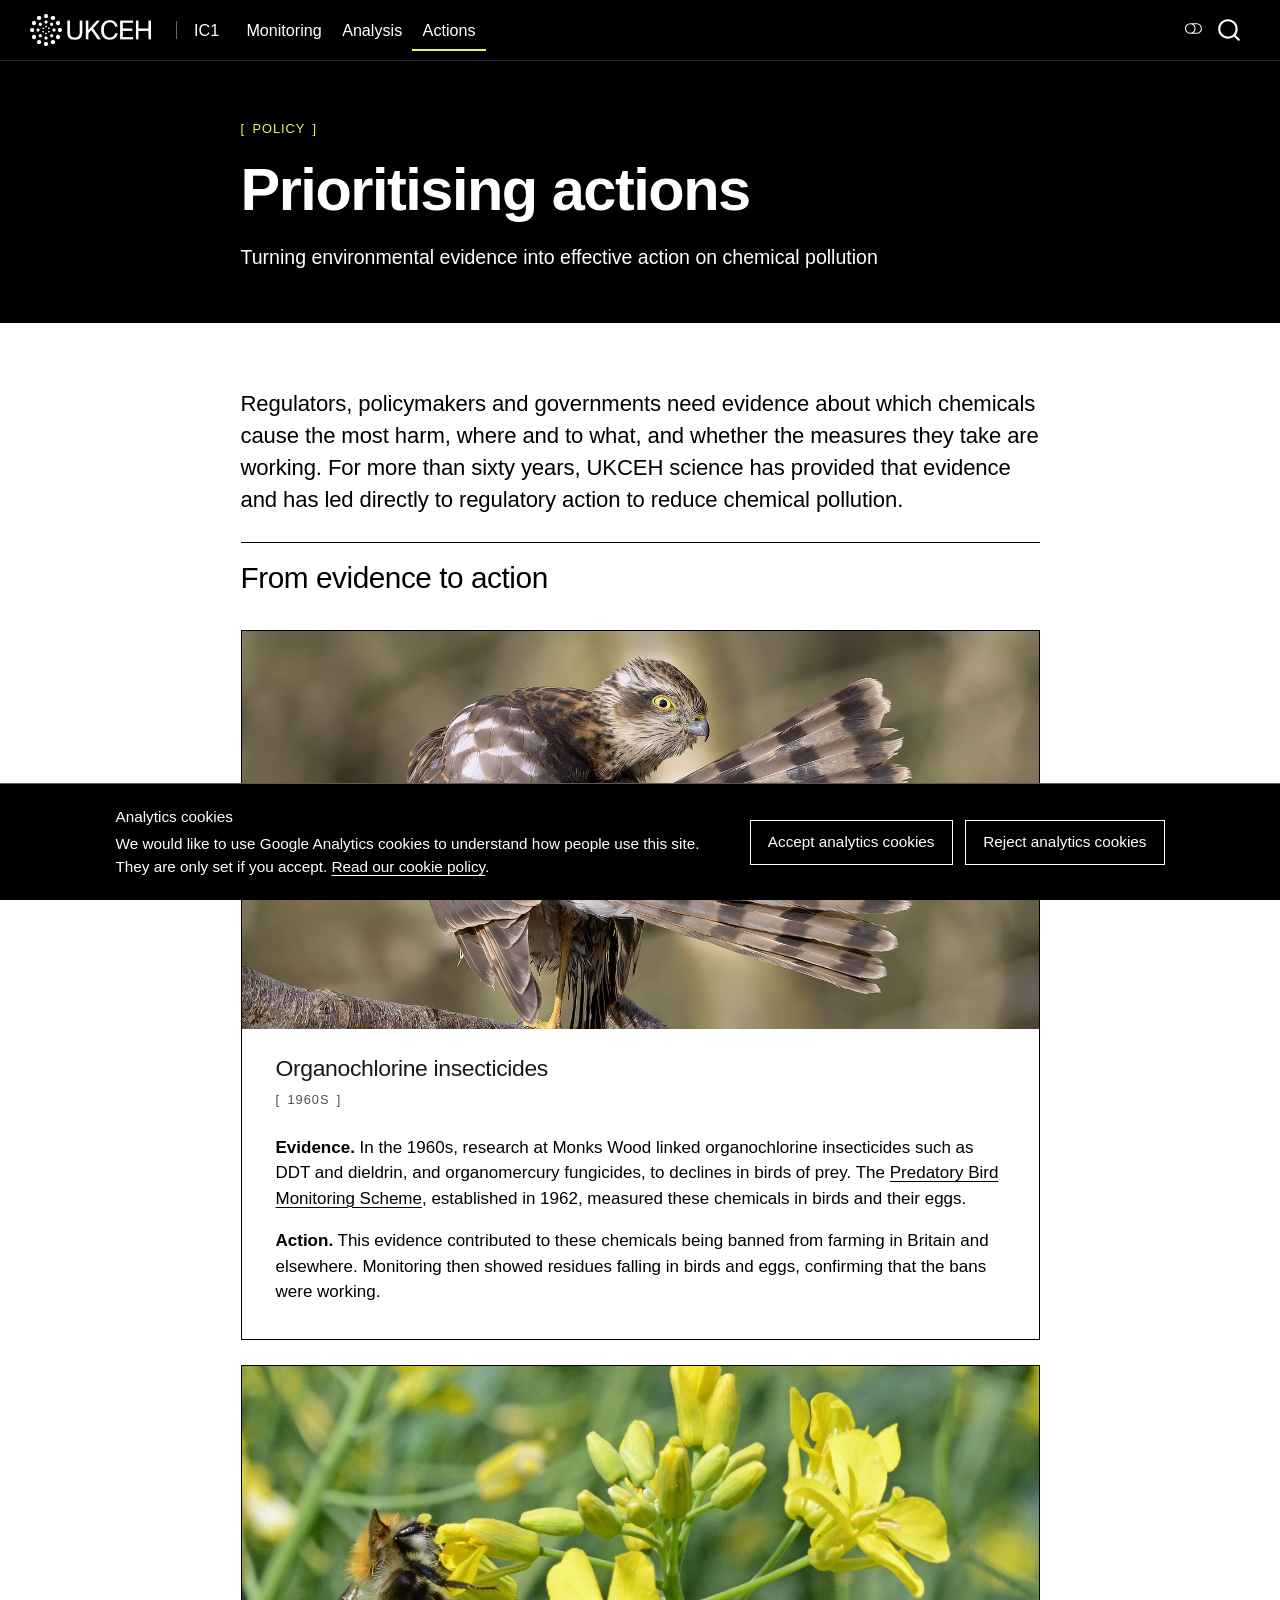
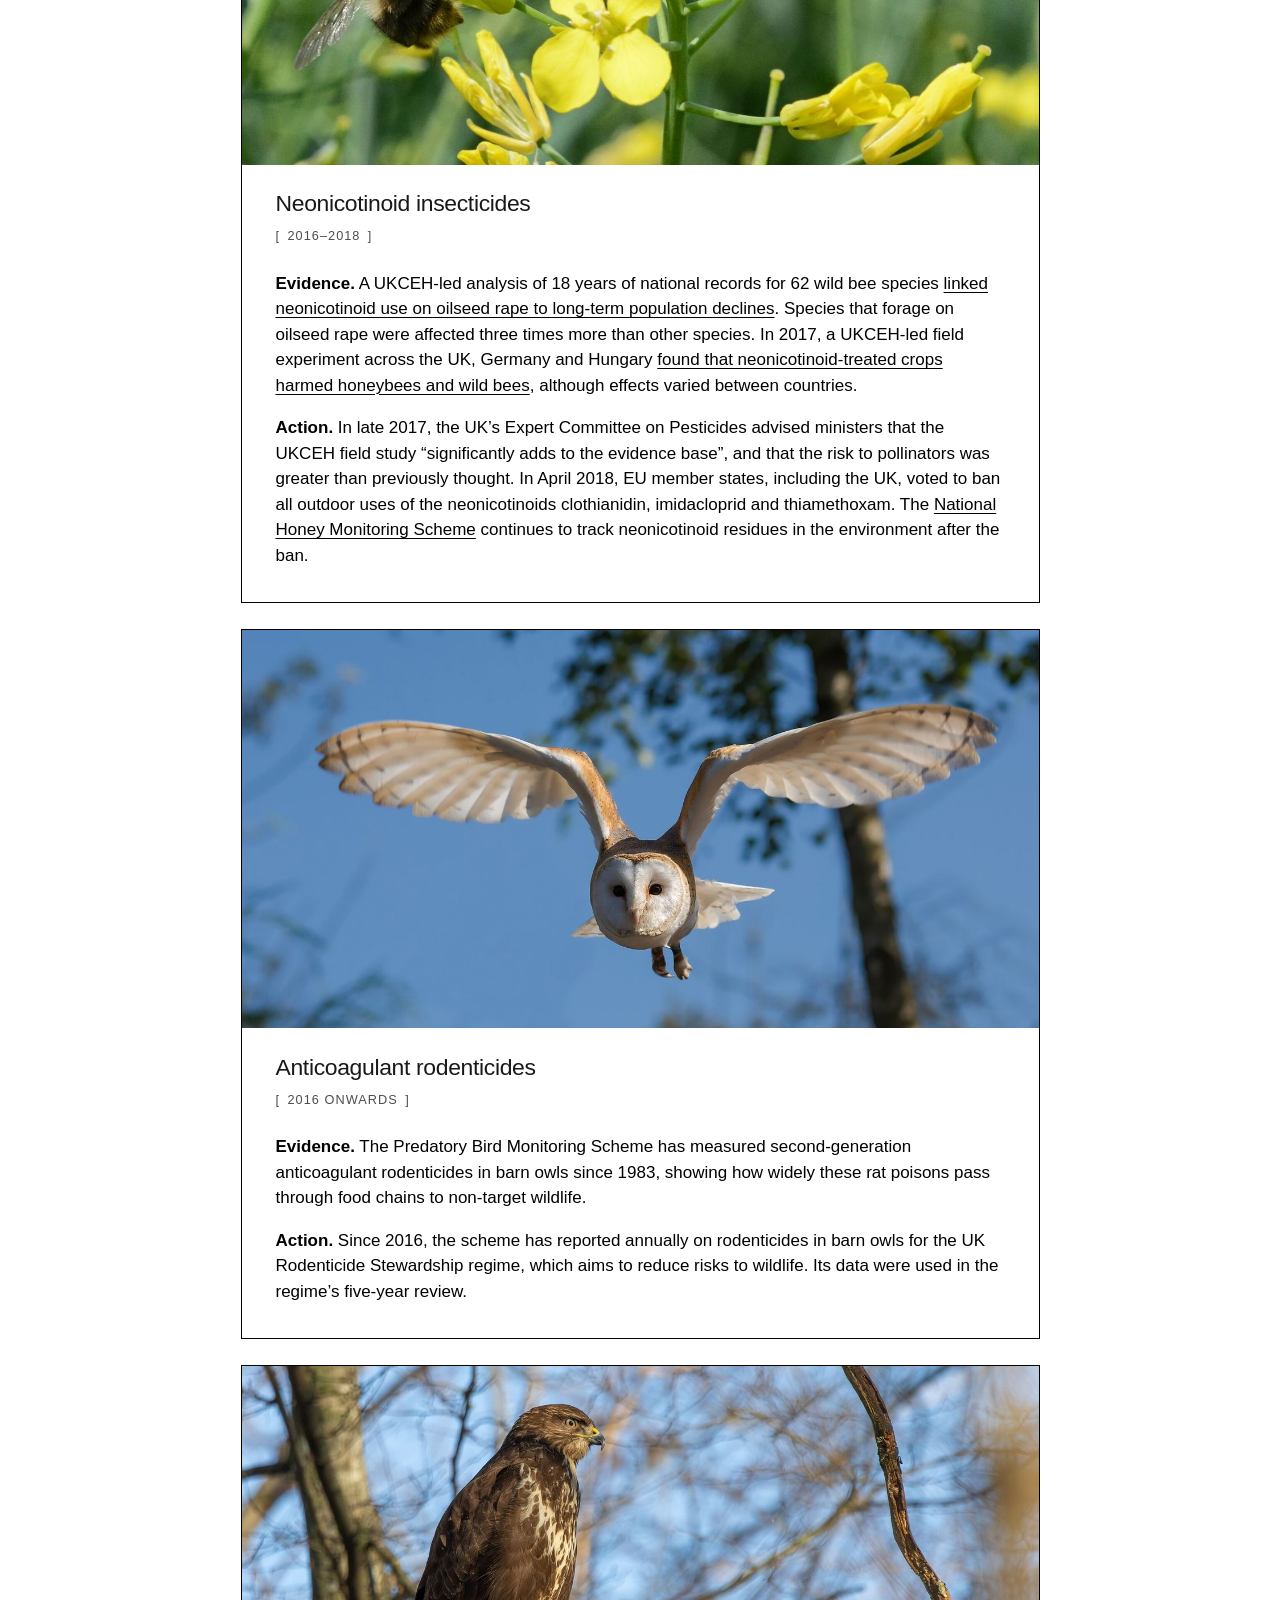
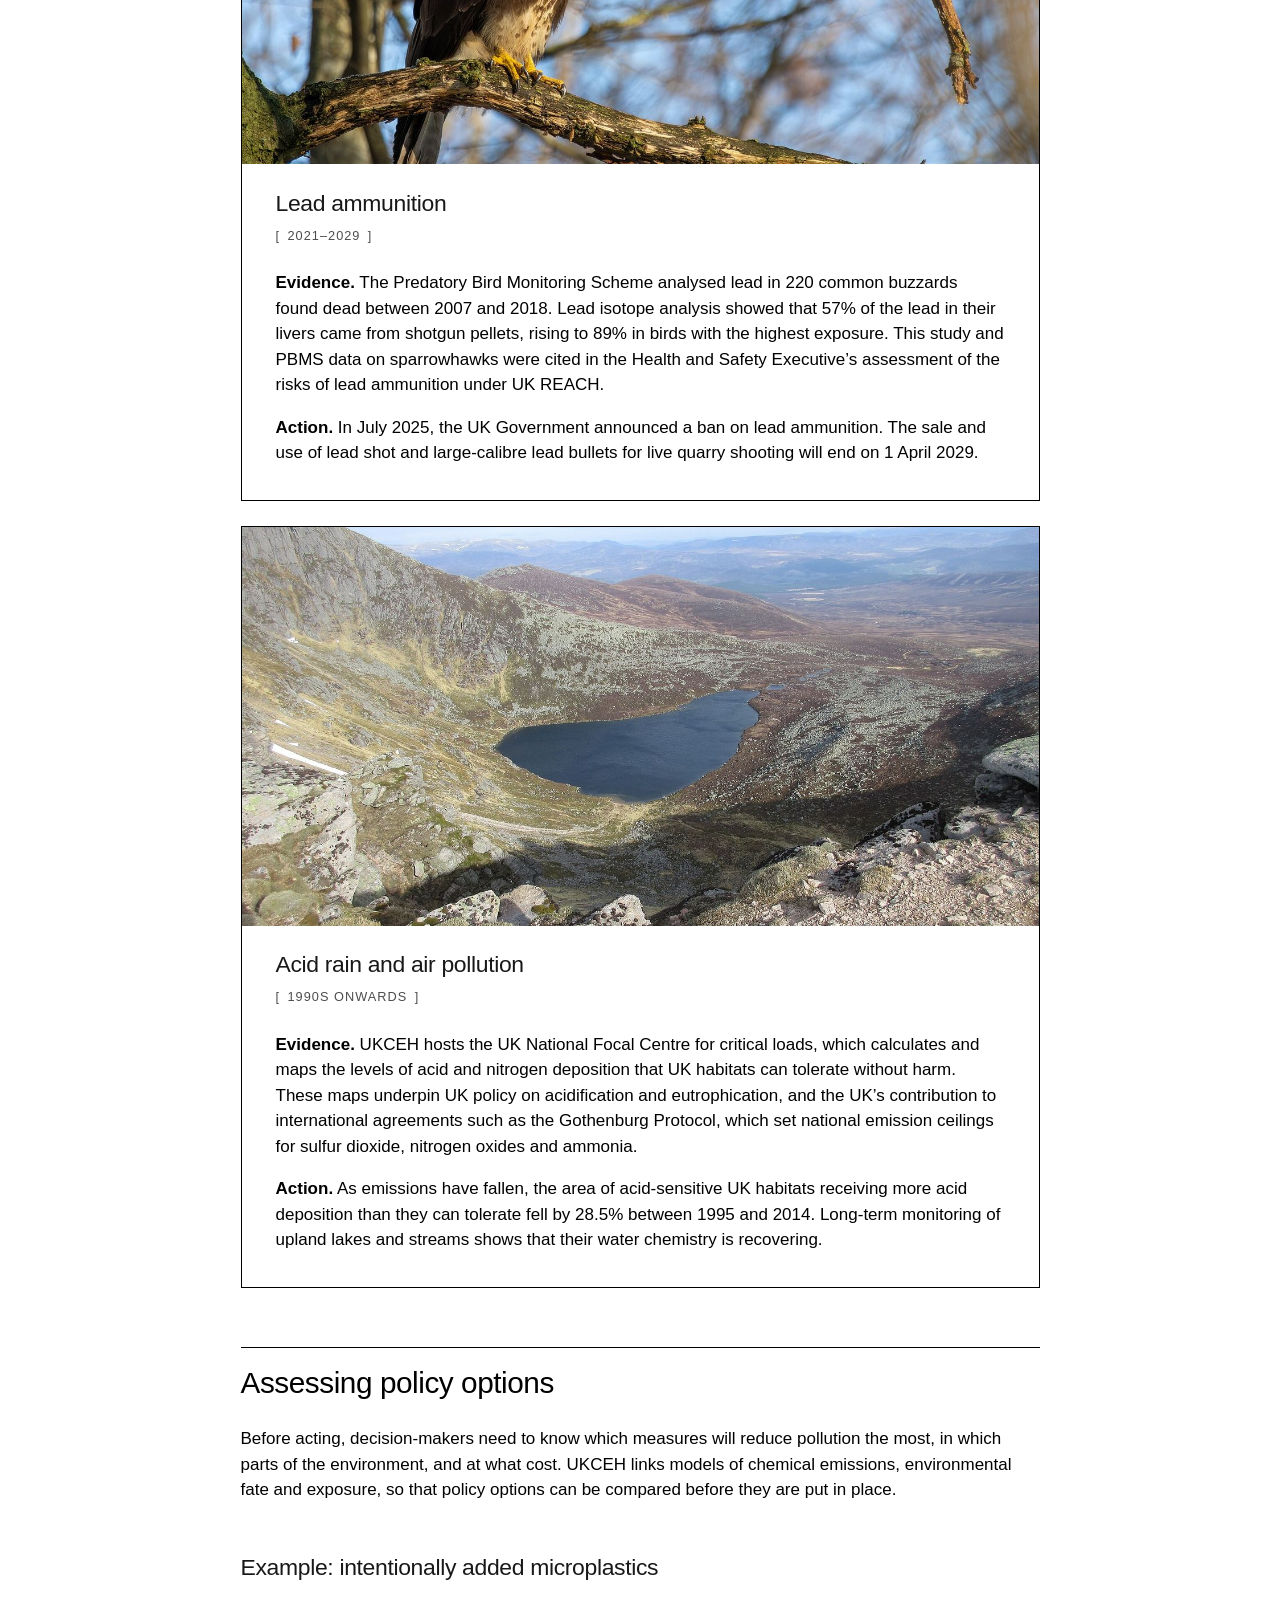
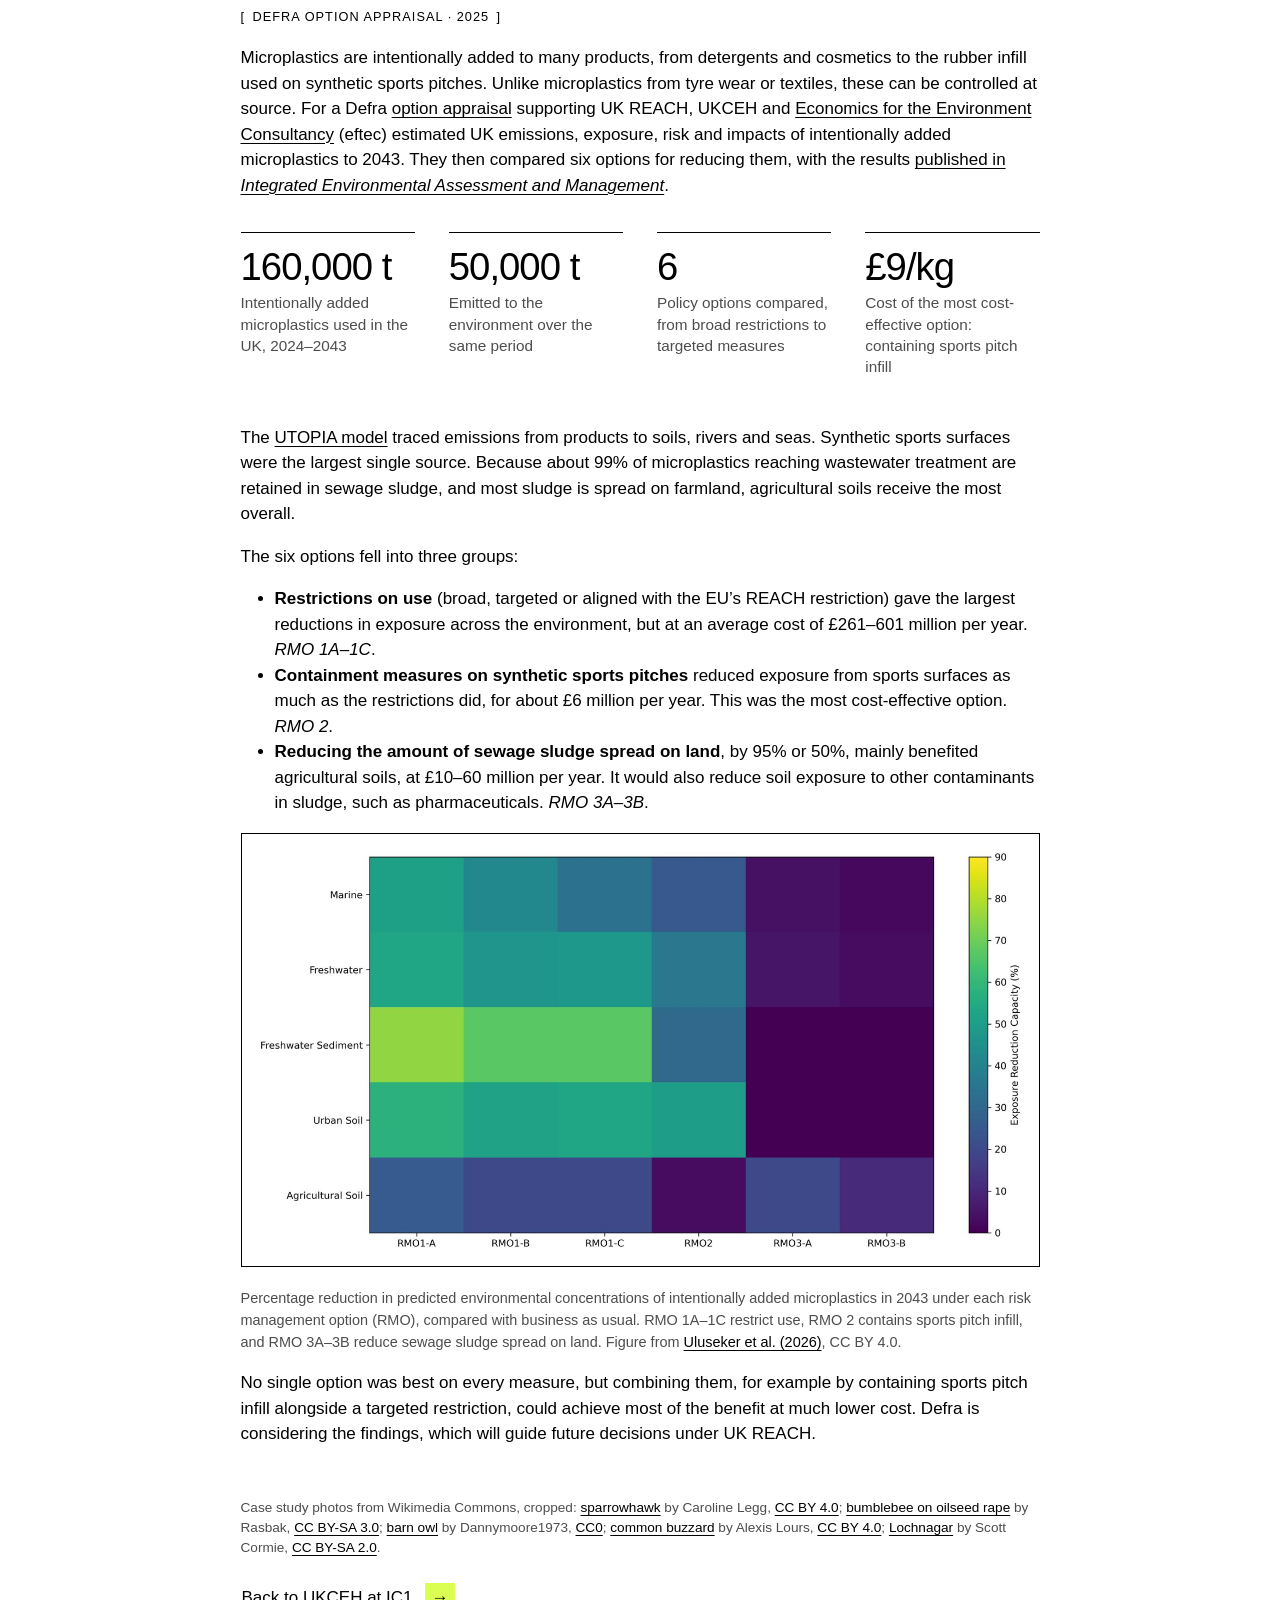
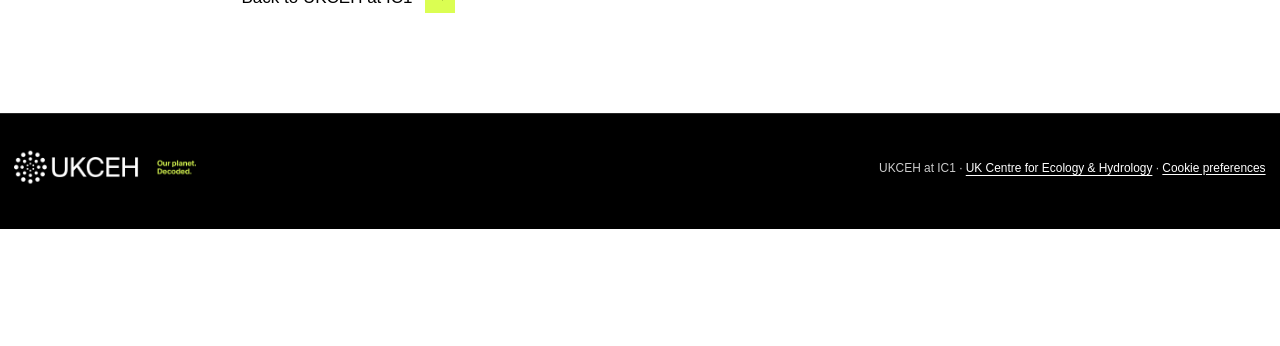
==== commit cad18055: "Built site for gh-pages" ====
--- a/actions.html
+++ b/actions.html
@@ -96,6 +96,7 @@
 background: #000000;
       }
 </style>
+<script src="assets/js/consent.js" defer="" data-ga-id="G-XXXXXXXXXX" data-policy-url="https://www.ceh.ac.uk/about-us/policies/privacy-notice/privacy-notice-cookies-policy"></script>
 
 
 <link rel="stylesheet" href="styles.css">
@@ -866,7 +867,7 @@
       &nbsp;
     </div>
     <div class="nav-footer-right">
-<p>UKCEH at IC1 · <a href="https://www.ceh.ac.uk/">UK Centre for Ecology &amp; Hydrology</a></p>
+<p>UKCEH at IC1 · <a href="https://www.ceh.ac.uk/">UK Centre for Ecology &amp; Hydrology</a> · <button type="button" class="cookie-preferences">Cookie preferences</button></p>
 </div>
   </div>
 </footer>
--- a/styles.css
+++ b/styles.css
@@ -654,3 +654,123 @@
     grid-template-columns: repeat(2, 1fr);
   }
 }
+
+/* ---------- Cookie consent banner (assets/js/consent.js) ---------- */
+
+.consent-banner {
+  position: fixed;
+  right: 0;
+  bottom: 0;
+  left: 0;
+  z-index: 1050;
+  background: var(--ukceh-black);
+  color: var(--ukceh-white);
+  border-top: 1px solid rgba(255, 255, 255, 0.35);
+}
+
+.consent-banner[hidden] {
+  display: none;
+}
+
+.consent-banner:focus {
+  outline: none;
+}
+
+.consent-banner:focus-visible {
+  outline: 2px solid var(--ukceh-data);
+  outline-offset: -2px;
+}
+
+.consent-inner {
+  display: flex;
+  flex-wrap: wrap;
+  align-items: center;
+  gap: 1rem 2rem;
+  max-width: 1100px;
+  margin: 0 auto;
+  padding: 1.25rem 1.5rem;
+}
+
+.consent-text {
+  flex: 1 1 28rem;
+  font-size: 0.9rem;
+  line-height: 1.5;
+}
+
+.consent-text p {
+  margin: 0;
+}
+
+.consent-text .consent-title {
+  margin-bottom: 0.25rem;
+  font-weight: 500;
+}
+
+.consent-banner a {
+  color: var(--ukceh-white);
+  text-decoration: underline;
+  text-underline-offset: 0.2em;
+}
+
+.consent-banner a:hover {
+  color: var(--ukceh-data);
+}
+
+.consent-actions {
+  display: flex;
+  flex-wrap: wrap;
+  gap: 0.75rem;
+}
+
+/* Both choices are styled identically so neither is given more prominence. */
+.consent-btn {
+  padding: 0.6rem 1rem;
+  border: 1px solid var(--ukceh-white);
+  border-radius: 0;
+  background: transparent;
+  color: var(--ukceh-white);
+  font: inherit;
+  font-size: 0.9rem;
+  font-weight: 500;
+  cursor: pointer;
+}
+
+.consent-btn:hover,
+.consent-btn:focus-visible {
+  border-color: var(--ukceh-data);
+  background: var(--ukceh-data);
+  color: var(--ukceh-black);
+}
+
+.consent-btn:focus-visible {
+  outline: 2px solid var(--ukceh-white);
+  outline-offset: 2px;
+}
+
+@media (max-width: 575.98px) {
+  .consent-inner {
+    padding: 1rem;
+  }
+
+  .consent-actions,
+  .consent-btn {
+    width: 100%;
+  }
+}
+
+/* Footer button that reopens the banner, styled as a link. */
+.nav-footer .cookie-preferences {
+  padding: 0;
+  border: 0;
+  background: none;
+  color: var(--ukceh-white);
+  font: inherit;
+  text-decoration: underline;
+  text-underline-offset: 0.2em;
+  cursor: pointer;
+}
+
+.nav-footer .cookie-preferences:hover,
+.nav-footer .cookie-preferences:focus-visible {
+  color: var(--ukceh-data);
+}
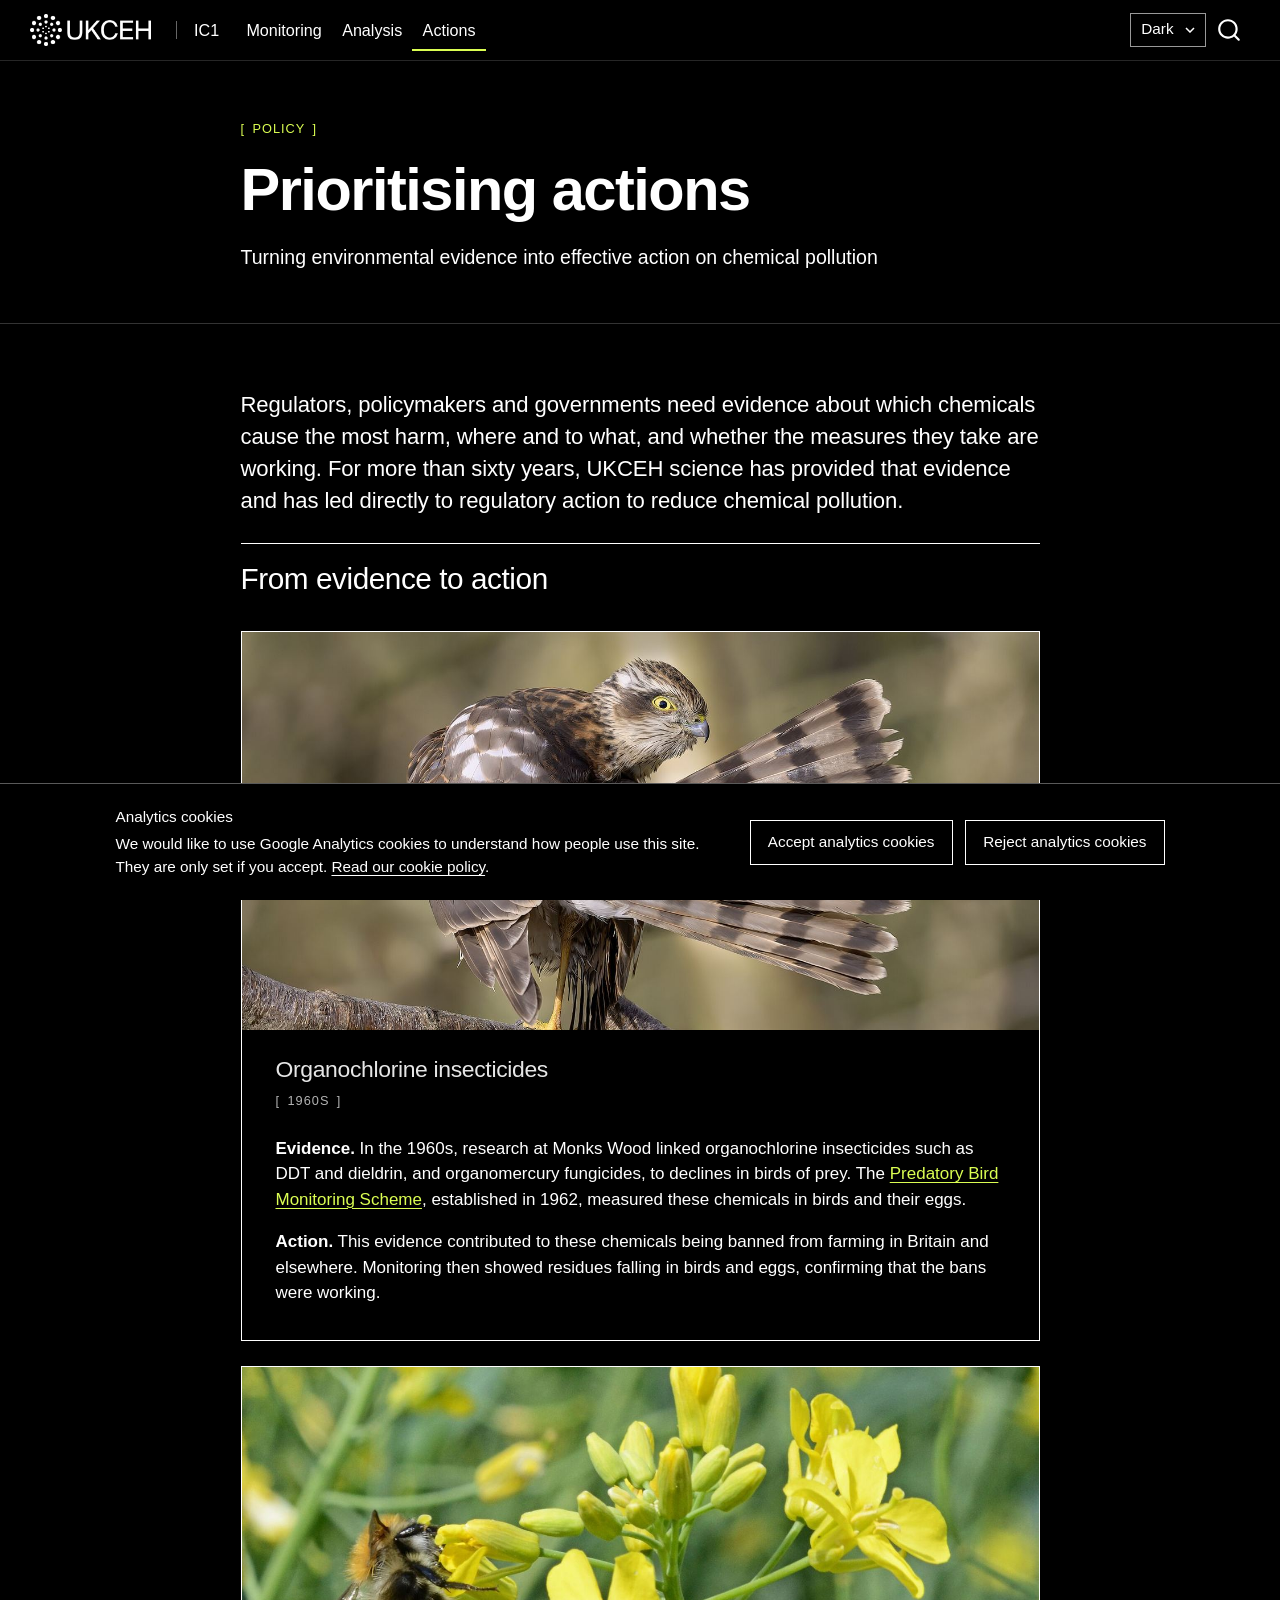
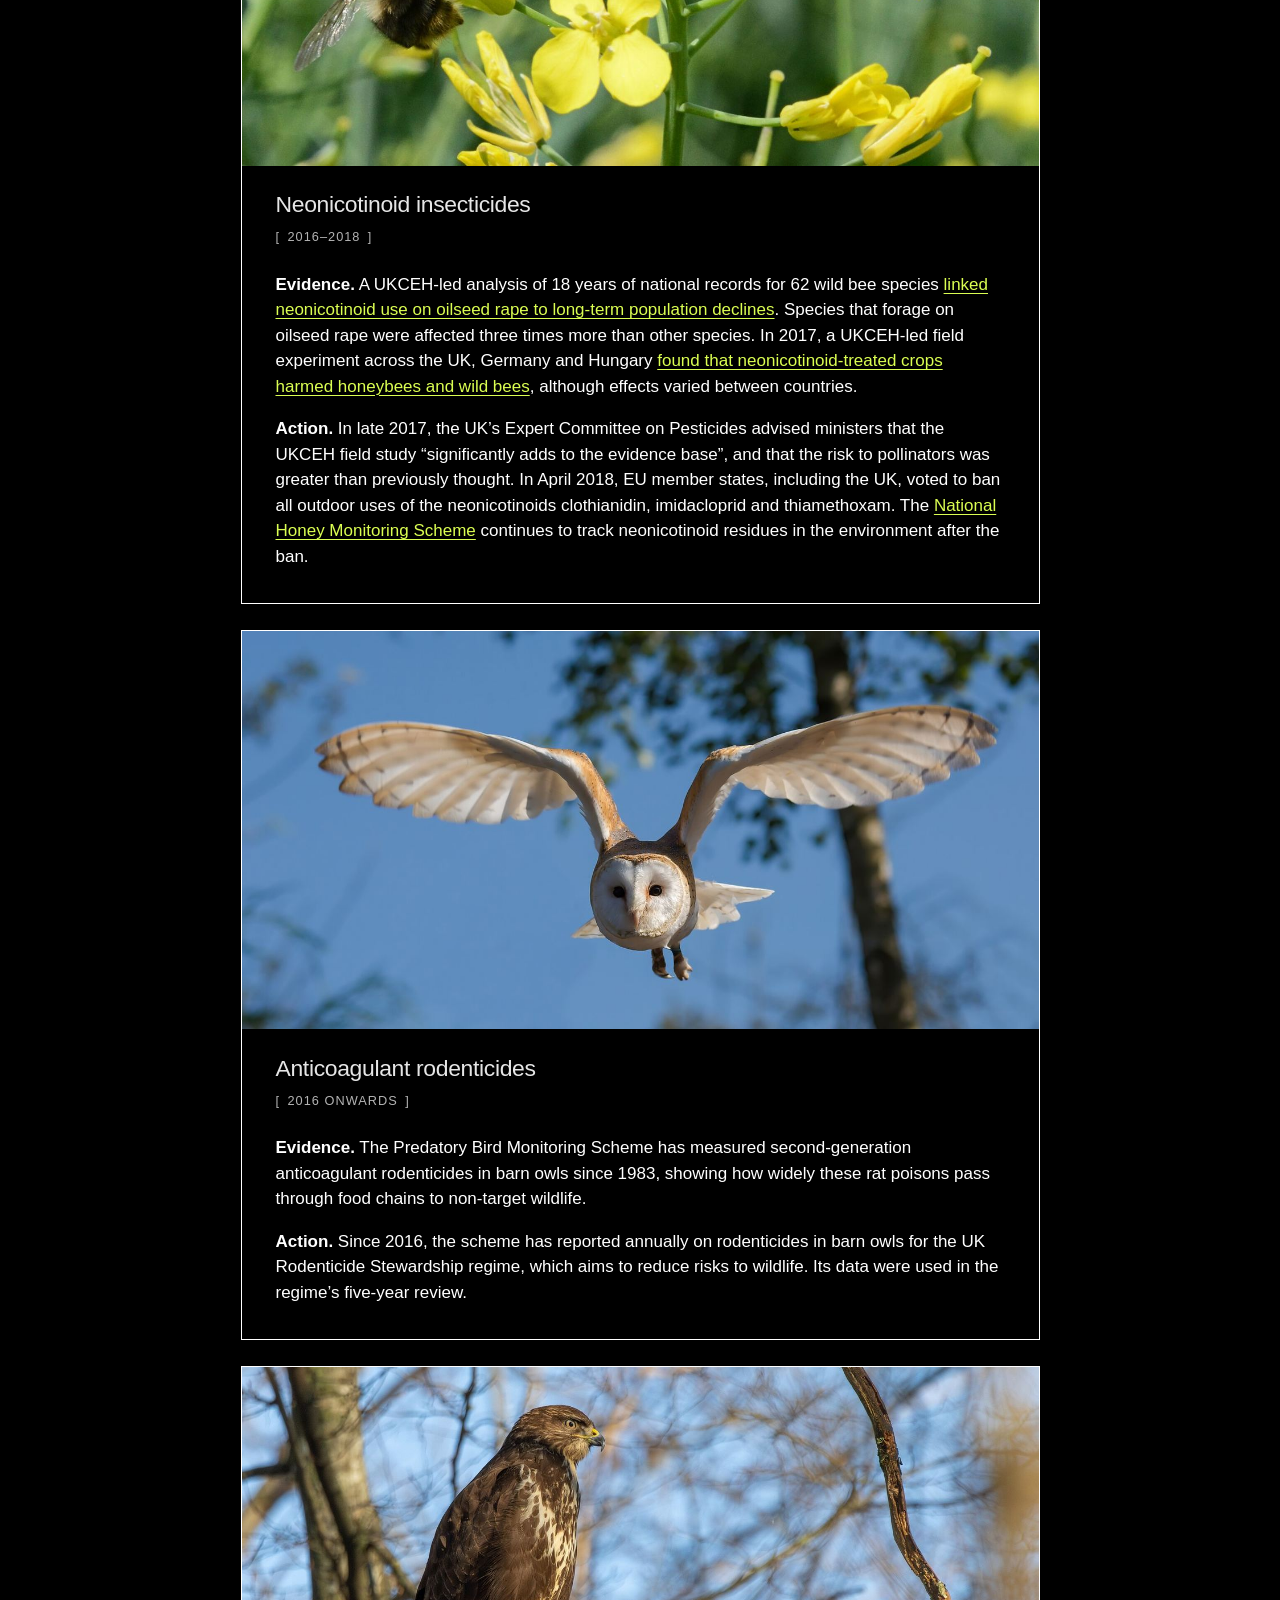
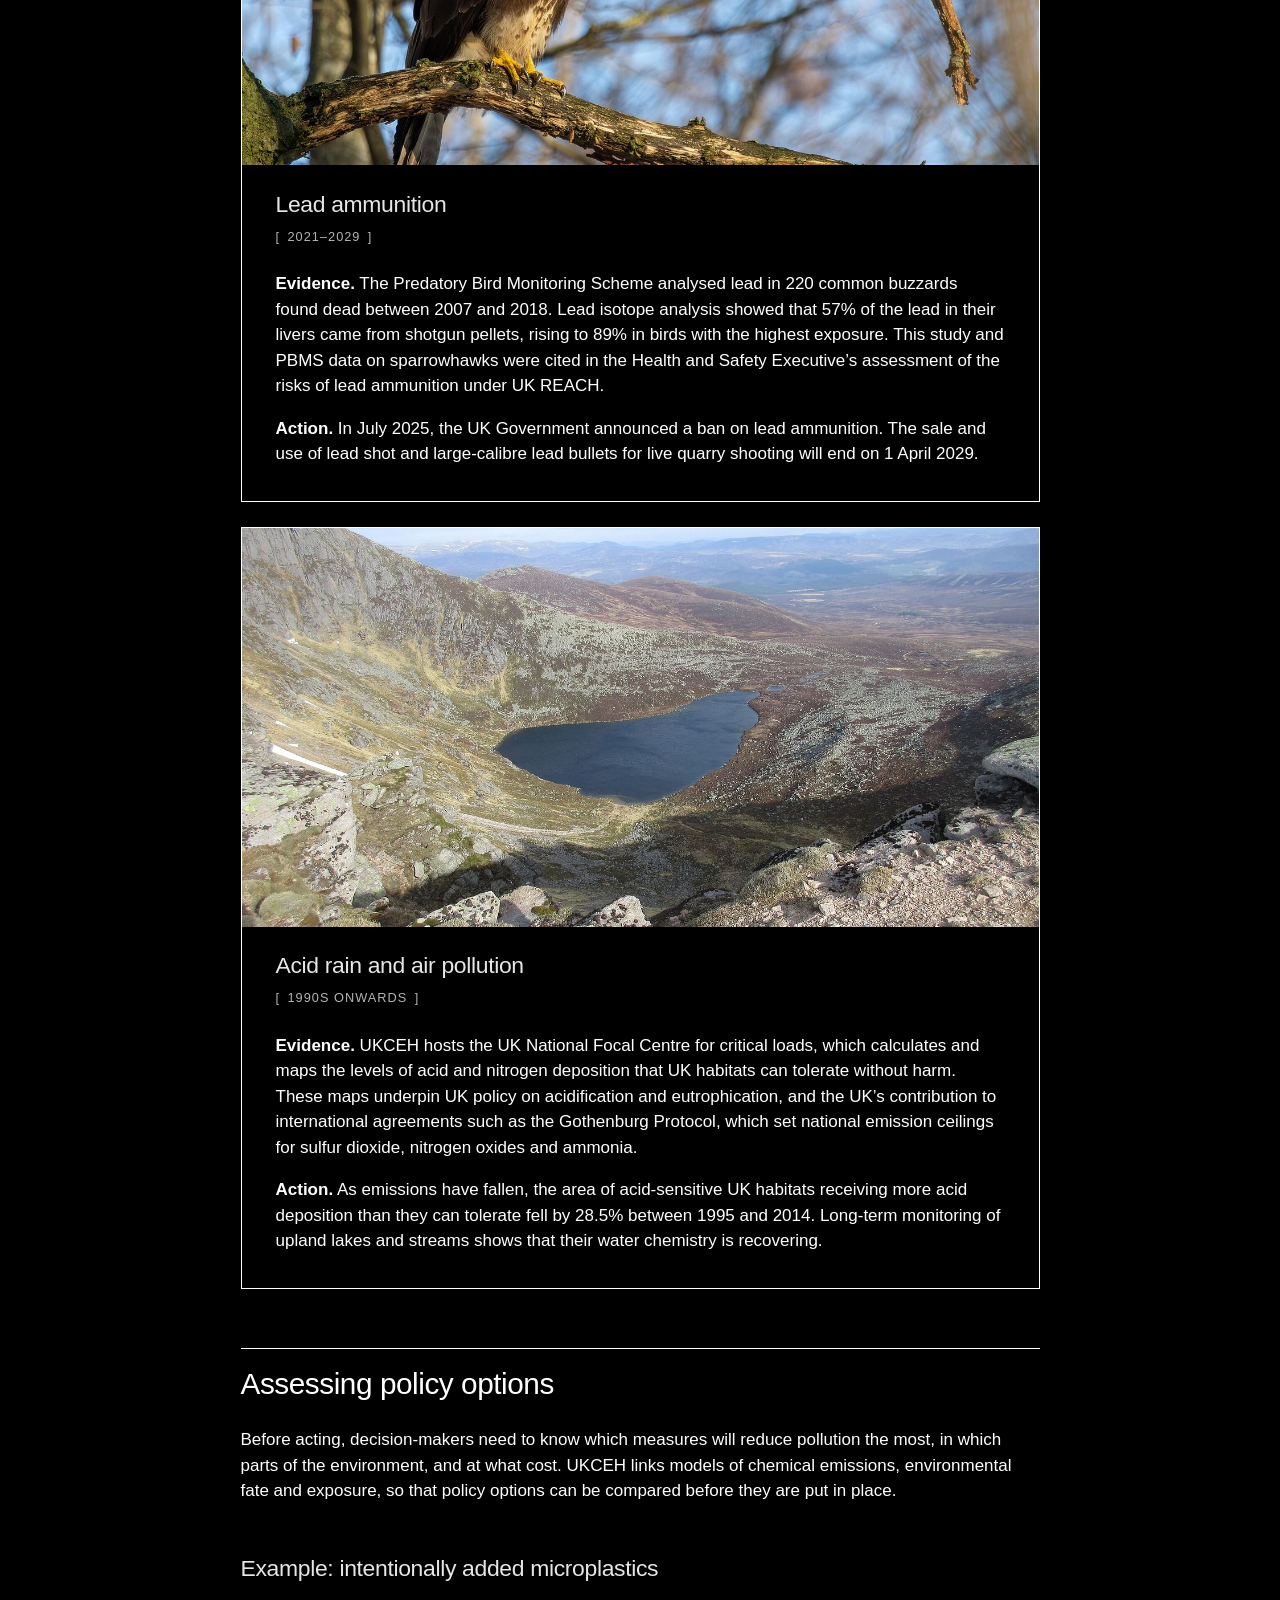
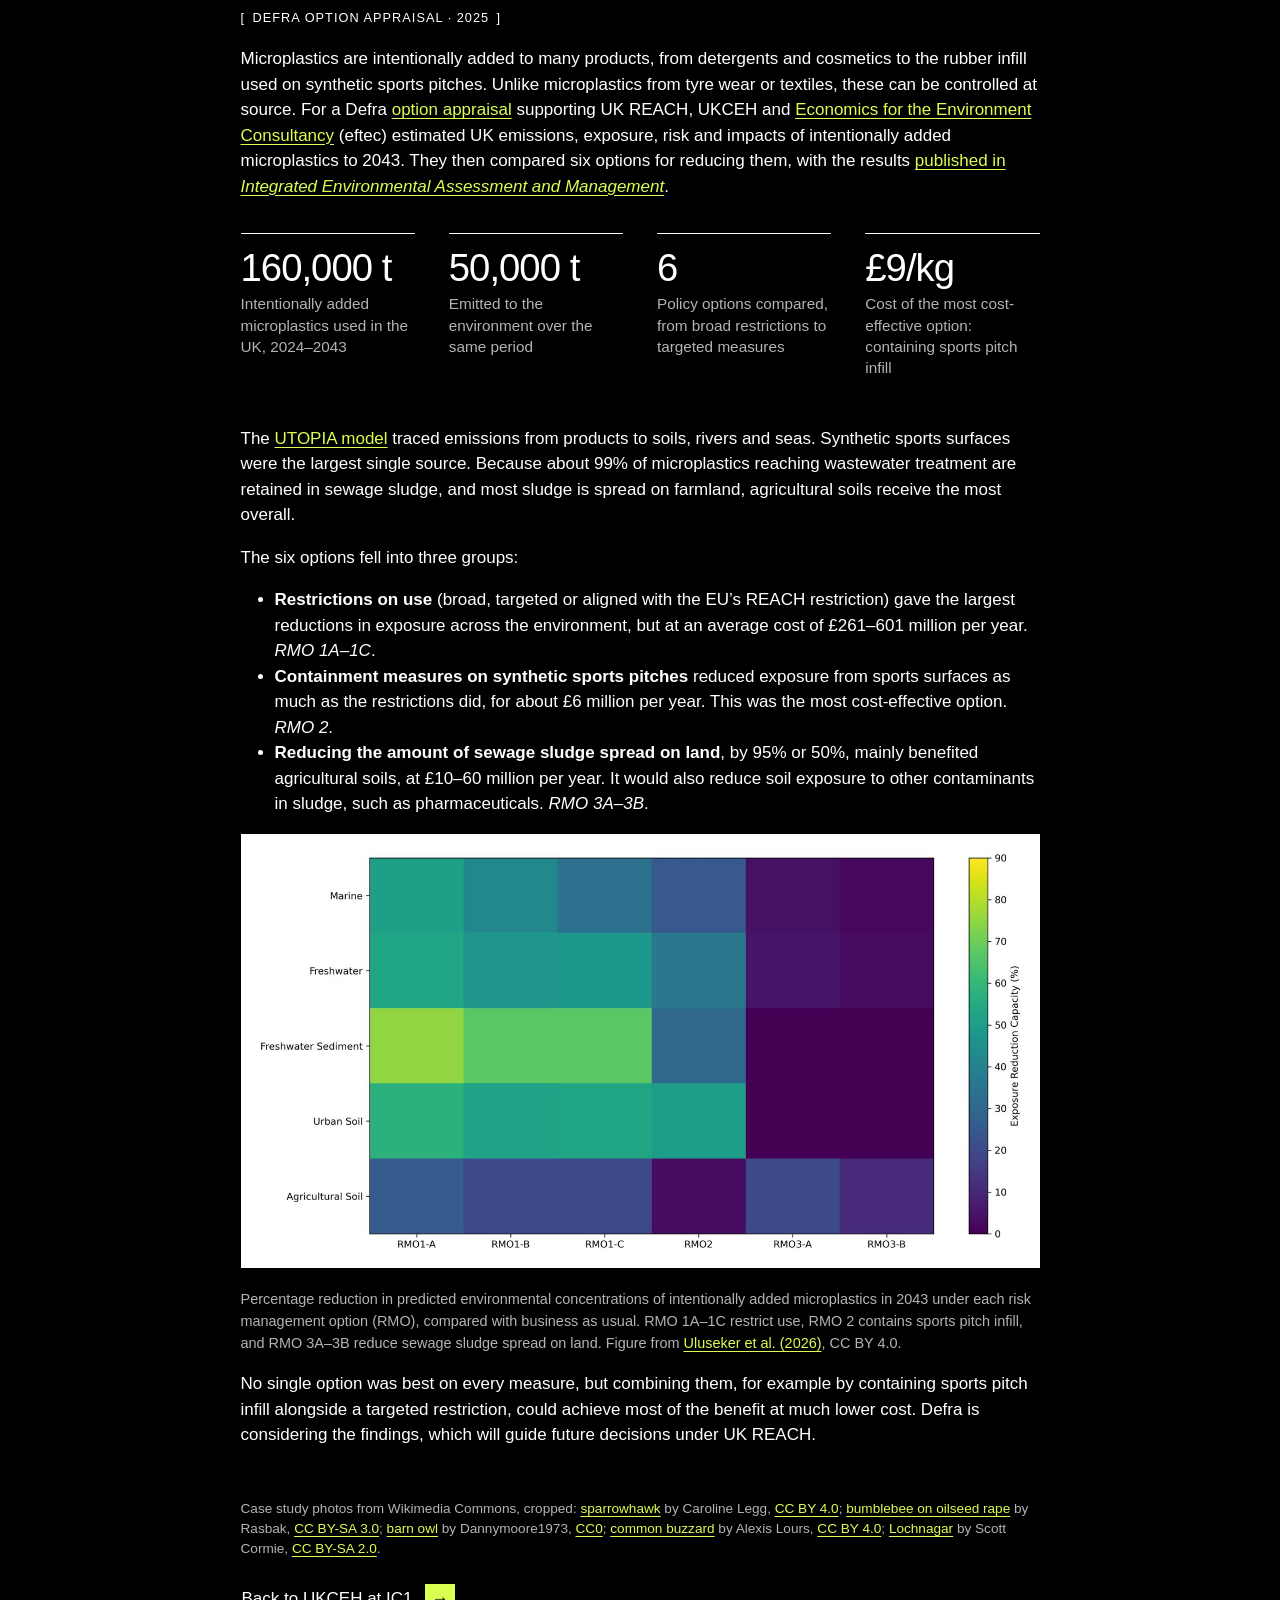
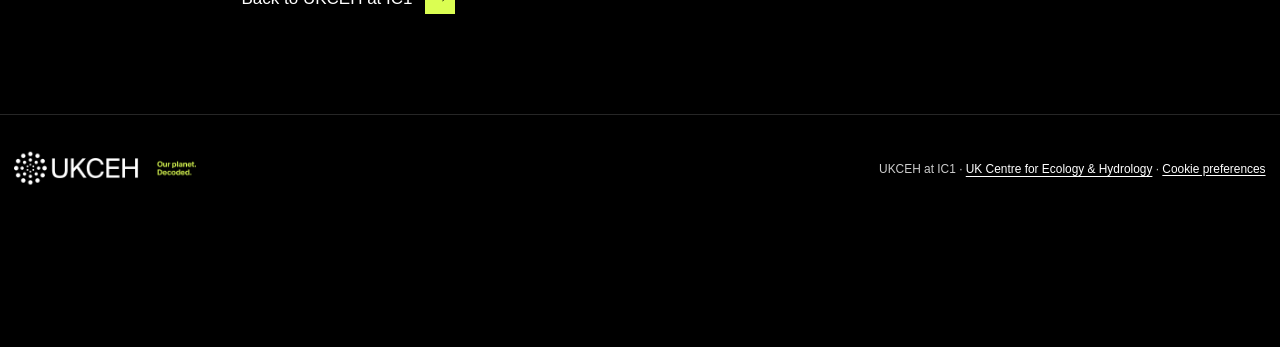
==== commit 421e984e: "Built site for gh-pages" ====
--- a/actions.html
+++ b/actions.html
@@ -43,12 +43,10 @@
 <link href="site_libs/quarto-html/tippy.css" rel="stylesheet">
 <link href="site_libs/quarto-html/quarto-syntax-highlighting-15634bcf2e68342d4ad2dfa704d543f6.css" rel="stylesheet" class="quarto-color-scheme" id="quarto-text-highlighting-styles">
 <link href="site_libs/quarto-html/quarto-syntax-highlighting-dark-0a6b7249c26820e032cb0bd839ff02b1.css" rel="stylesheet" class="quarto-color-scheme quarto-color-alternate" id="quarto-text-highlighting-styles">
-<link href="site_libs/quarto-html/quarto-syntax-highlighting-15634bcf2e68342d4ad2dfa704d543f6.css" rel="stylesheet" class="quarto-color-scheme-extra" id="quarto-text-highlighting-styles">
 <script src="site_libs/bootstrap/bootstrap.min.js"></script>
 <link href="site_libs/bootstrap/bootstrap-icons.css" rel="stylesheet">
-<link href="site_libs/bootstrap/bootstrap-214d7fffb1758d4464a5630da3895aea.min.css" rel="stylesheet" append-hash="true" class="quarto-color-scheme" id="quarto-bootstrap" data-mode="light">
-<link href="site_libs/bootstrap/bootstrap-dark-7031fbdae9a83b218d611747796259b4.min.css" rel="stylesheet" append-hash="true" class="quarto-color-scheme quarto-color-alternate" id="quarto-bootstrap" data-mode="dark">
-<link href="site_libs/bootstrap/bootstrap-214d7fffb1758d4464a5630da3895aea.min.css" rel="stylesheet" append-hash="true" class="quarto-color-scheme-extra" id="quarto-bootstrap" data-mode="light">
+<link href="site_libs/bootstrap/bootstrap-bec90be71ec029901a28c917e6ab5899.min.css" rel="stylesheet" append-hash="true" class="quarto-color-scheme" id="quarto-bootstrap" data-mode="light">
+<link href="site_libs/bootstrap/bootstrap-dark-125762db233b9c58a64cd6d7732cffea.min.css" rel="stylesheet" append-hash="true" class="quarto-color-scheme quarto-color-alternate" id="quarto-bootstrap" data-mode="dark">
 <script src="site_libs/quarto-contrib/glightbox/glightbox.min.js"></script>
 <link href="site_libs/quarto-contrib/glightbox/glightbox.min.css" rel="stylesheet">
 <link href="site_libs/quarto-contrib/glightbox/lightbox.css" rel="stylesheet">
@@ -96,13 +94,14 @@
 background: #000000;
       }
 </style>
-<script src="assets/js/consent.js" defer="" data-ga-id="G-XXXXXXXXXX" data-policy-url="https://www.ceh.ac.uk/about-us/policies/privacy-notice/privacy-notice-cookies-policy"></script>
+<script src="assets/js/theme.js"></script>
+<script src="assets/js/consent.js" defer="" data-ga-id="G-H4VBBP5P0E" data-policy-url="https://www.ceh.ac.uk/about-us/policies/privacy-notice/privacy-notice-cookies-policy"></script>
 
 
 <link rel="stylesheet" href="styles.css">
 </head>
 
-<body class="nav-fixed fullcontent quarto-light"><script id="quarto-html-before-body" type="application/javascript">
+<body class="nav-fixed fullcontent quarto-dark"><script id="quarto-html-before-body" type="application/javascript">
     const toggleBodyColorMode = (bsSheetEl) => {
       const mode = bsSheetEl.getAttribute("data-mode");
       const bodyEl = window.document.querySelector("body");
@@ -244,11 +243,8 @@
         changeGiscusTheme();
       }
     };
-    const authorPrefersDark = false;
-    const queryPrefersDark = window.matchMedia('(prefers-color-scheme: dark)');
-    const darkModeDefault = queryPrefersDark.matches;
-      document.querySelector('link#quarto-text-highlighting-styles.quarto-color-scheme-extra').rel = 'disabled-stylesheet';
-      document.querySelector('link#quarto-bootstrap.quarto-color-scheme-extra').rel = 'disabled-stylesheet';
+    const authorPrefersDark = true;
+    const darkModeDefault = authorPrefersDark;
     let localAlternateSentinel = darkModeDefault ? 'alternate' : 'default';
     // Dark / light mode switch
     window.quartoToggleColorScheme = () => {
@@ -259,14 +255,6 @@
       toggleGiscusIfUsed(toAlternate, darkModeDefault);
       window.dispatchEvent(new Event('resize'));
     };
-    queryPrefersDark.addEventListener("change", e => {
-      if(window.localStorage.getItem("quarto-color-scheme") !== null)
-        return;
-      const alternate = e.matches
-      toggleColorMode(alternate);
-      localAlternateSentinel = e.matches ? 'alternate' : 'default'; // this is used alongside local storage!
-      toggleGiscusIfUsed(alternate, darkModeDefault);
-    });
     // Switch to dark mode if need be
     if (hasAlternateSentinel()) {
       toggleColorMode(true);
--- a/styles.css
+++ b/styles.css
@@ -152,6 +152,50 @@
 .navbar .nav-link:hover,
 .navbar .nav-link:focus {
   color: var(--ukceh-data) !important;
+}
+
+/* Theme picker (assets/js/theme.js) replaces Quarto's icon-only toggle. */
+.navbar .quarto-color-scheme-toggle {
+  display: none !important;
+}
+
+.theme-picker {
+  display: flex;
+  align-items: center;
+  gap: 0.5rem;
+  margin-left: 0.5rem;
+  color: var(--ukceh-white);
+  font-size: 0.9rem;
+}
+
+/* Inside the collapsed menu on small screens */
+@media (max-width: 991.98px) {
+  .theme-picker {
+    margin: 0.75rem 0 1rem;
+    padding-left: 0.6rem; /* line up with the menu links */
+  }
+}
+
+.theme-picker select {
+  color-scheme: dark;
+  appearance: none;
+  padding: 0.25rem 1.75rem 0.25rem 0.6rem;
+  border: 1px solid rgba(255, 255, 255, 0.6);
+  border-radius: 0;
+  background: var(--ukceh-black) url("data:image/svg+xml,%3Csvg xmlns='http://www.w3.org/2000/svg' width='10' height='6' viewBox='0 0 10 6'%3E%3Cpath d='M1 1l4 4 4-4' fill='none' stroke='%23fff' stroke-width='1.5'/%3E%3C/svg%3E") no-repeat right 0.6rem center;
+  color: var(--ukceh-white);
+  font: inherit;
+  cursor: pointer;
+}
+
+.theme-picker select:hover {
+  border-color: var(--ukceh-data);
+}
+
+.theme-picker select:focus-visible {
+  border-color: var(--ukceh-data);
+  outline: 2px solid var(--ukceh-data);
+  outline-offset: 2px;
 }
 
 /* ---------- Title banner ---------- */
@@ -614,44 +658,74 @@
 
 /* ---------- Team ---------- */
 
-.team-grid {
+.team-list {
+  margin: 1.5rem 0 2rem;
+}
+
+.person {
   display: grid;
-  grid-template-columns: repeat(auto-fit, minmax(9.5rem, 1fr));
-  gap: 1.5rem 1rem;
-  margin: 1.5rem 0 2rem;
-}
-
-.person p {
+  grid-template-columns: 9rem 1fr;
+  gap: 1.5rem;
+  align-items: start;
+  padding: 1.5rem 0;
+  border-top: 1px solid var(--ukceh-rule);
+}
+
+.person:last-child {
+  border-bottom: 1px solid var(--ukceh-rule);
+}
+
+.person > p {
   margin: 0;
 }
 
 .person .person-photo {
   display: block;
   width: 100%;
-  max-width: 224px;
   aspect-ratio: 1;
   object-fit: cover;
-  margin-bottom: 0.85rem;
   border: 1px solid var(--ukceh-rule);
+}
+
+.person-body p {
+  margin: 0 0 0.75rem;
+}
+
+.person-body p:last-child {
+  margin-bottom: 0;
 }
 
 .person-name {
   display: block;
+  font-size: 1.15rem;
   font-weight: 500;
   line-height: 1.3;
 }
 
 .person-role {
   display: block;
-  margin-top: 0.25rem;
+  margin-top: 0.15rem;
   color: var(--ukceh-muted);
   font-size: 0.9rem;
   line-height: 1.4;
 }
 
+#quarto-content main .person-link {
+  margin-right: 1.25rem;
+  font-size: 0.9rem;
+  font-weight: 500;
+}
+
+#quarto-content main .person-link::after {
+  content: "\2002\2197";
+  text-decoration: none;
+  display: inline-block;
+}
+
 @media (max-width: 575.98px) {
-  .team-grid {
-    grid-template-columns: repeat(2, 1fr);
+  .person {
+    grid-template-columns: 5.5rem 1fr;
+    gap: 1rem;
   }
 }
 
